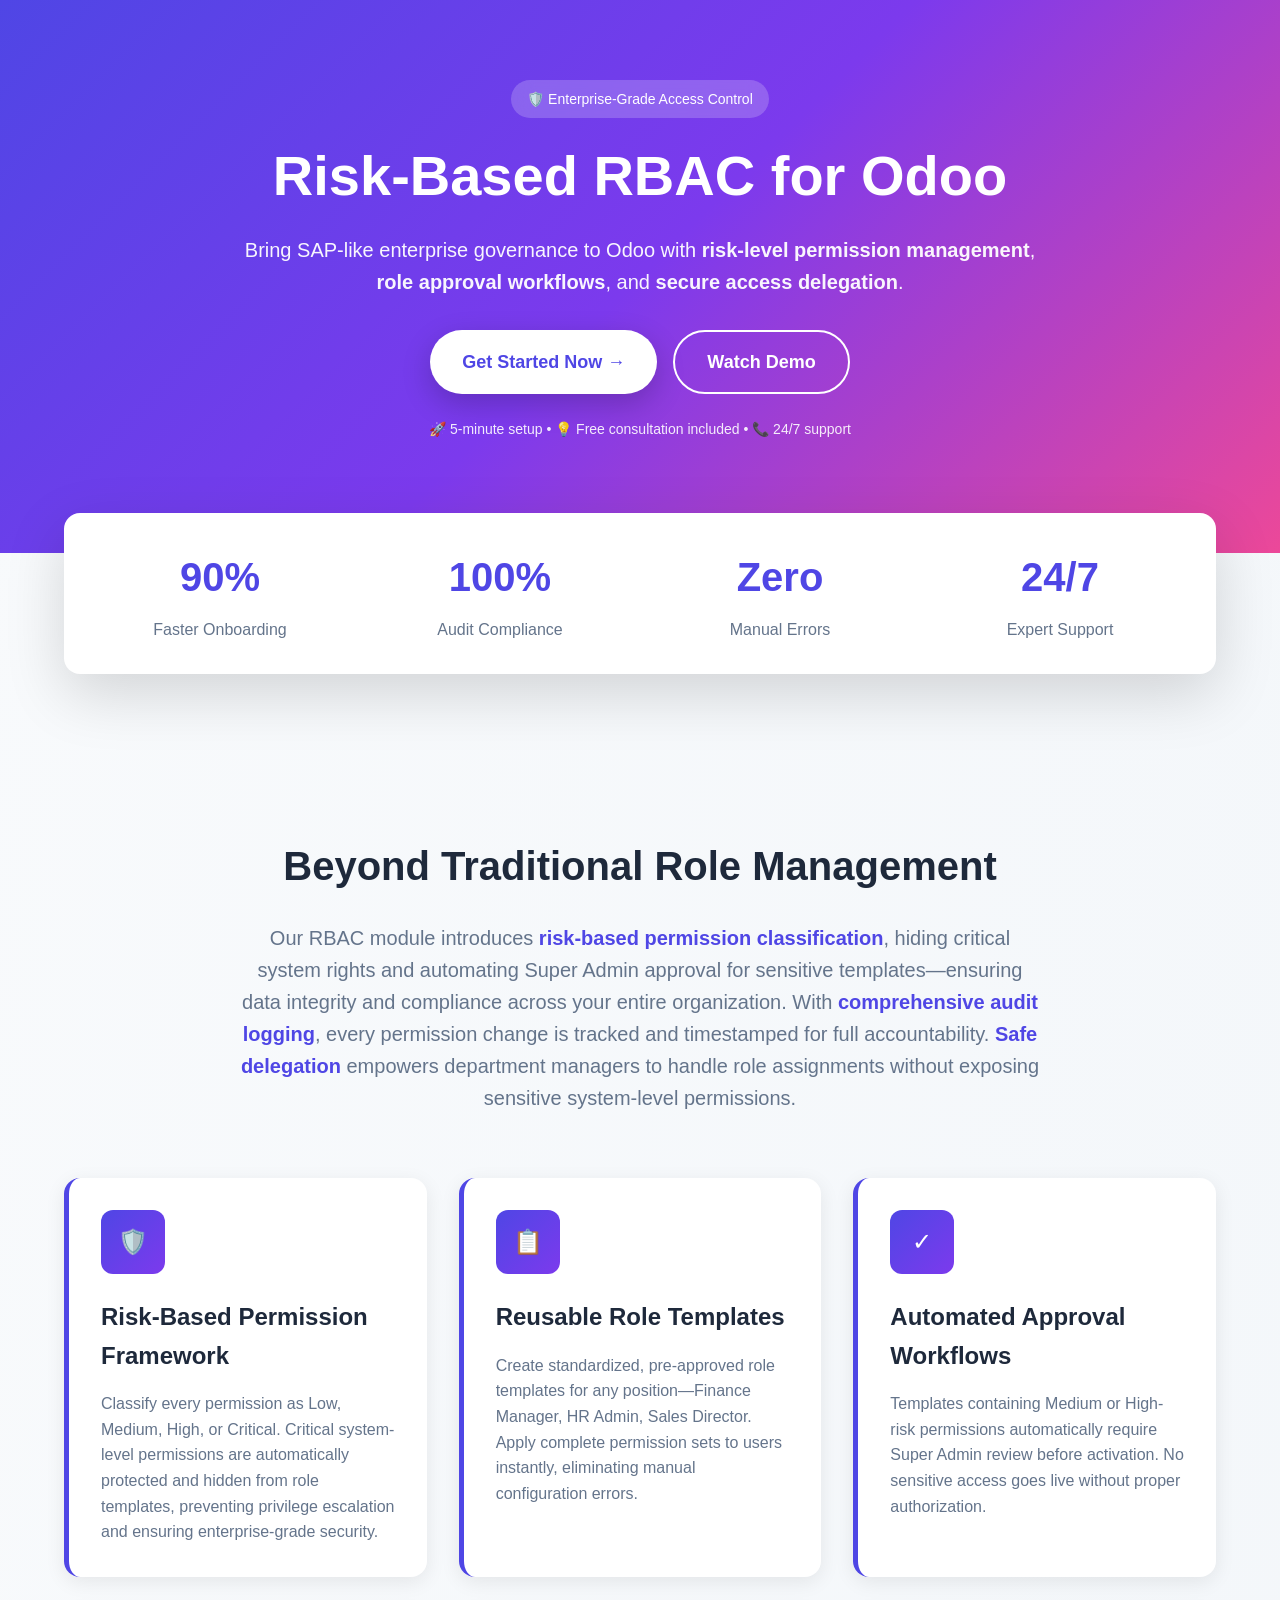
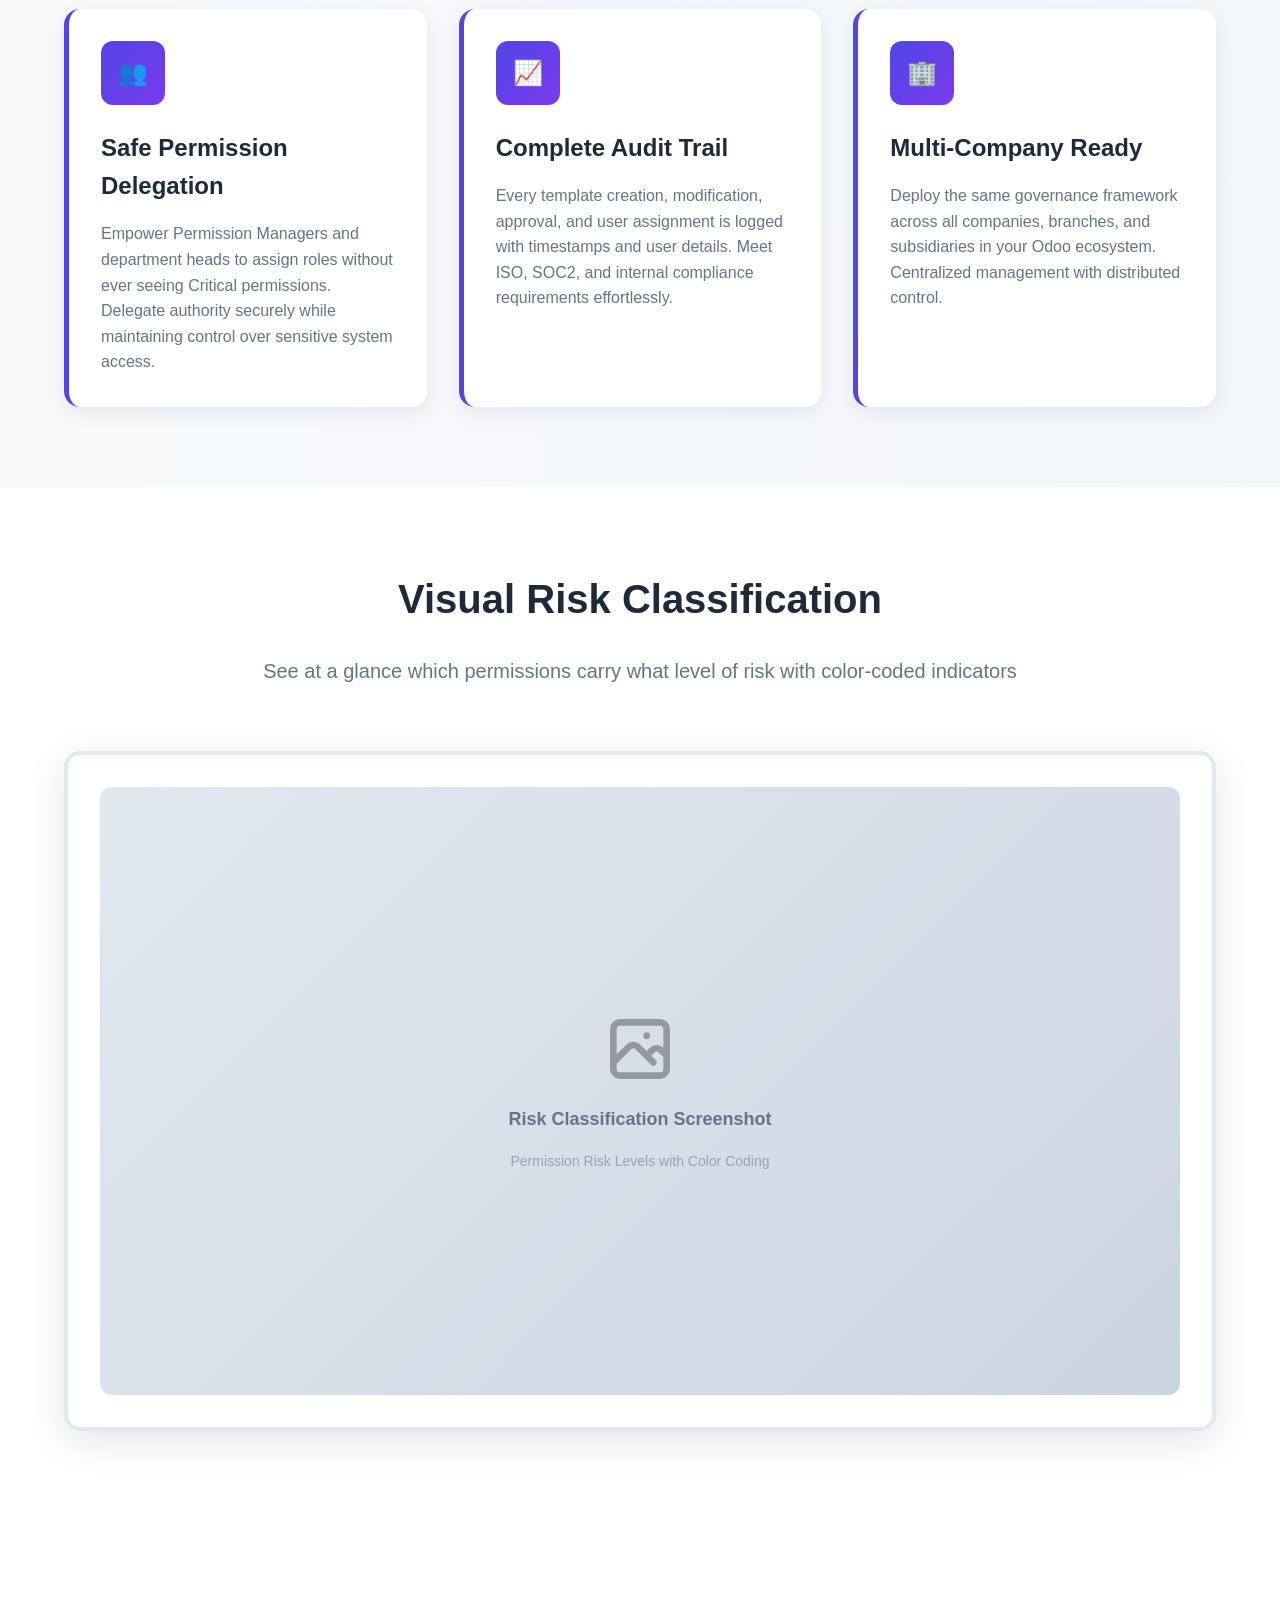
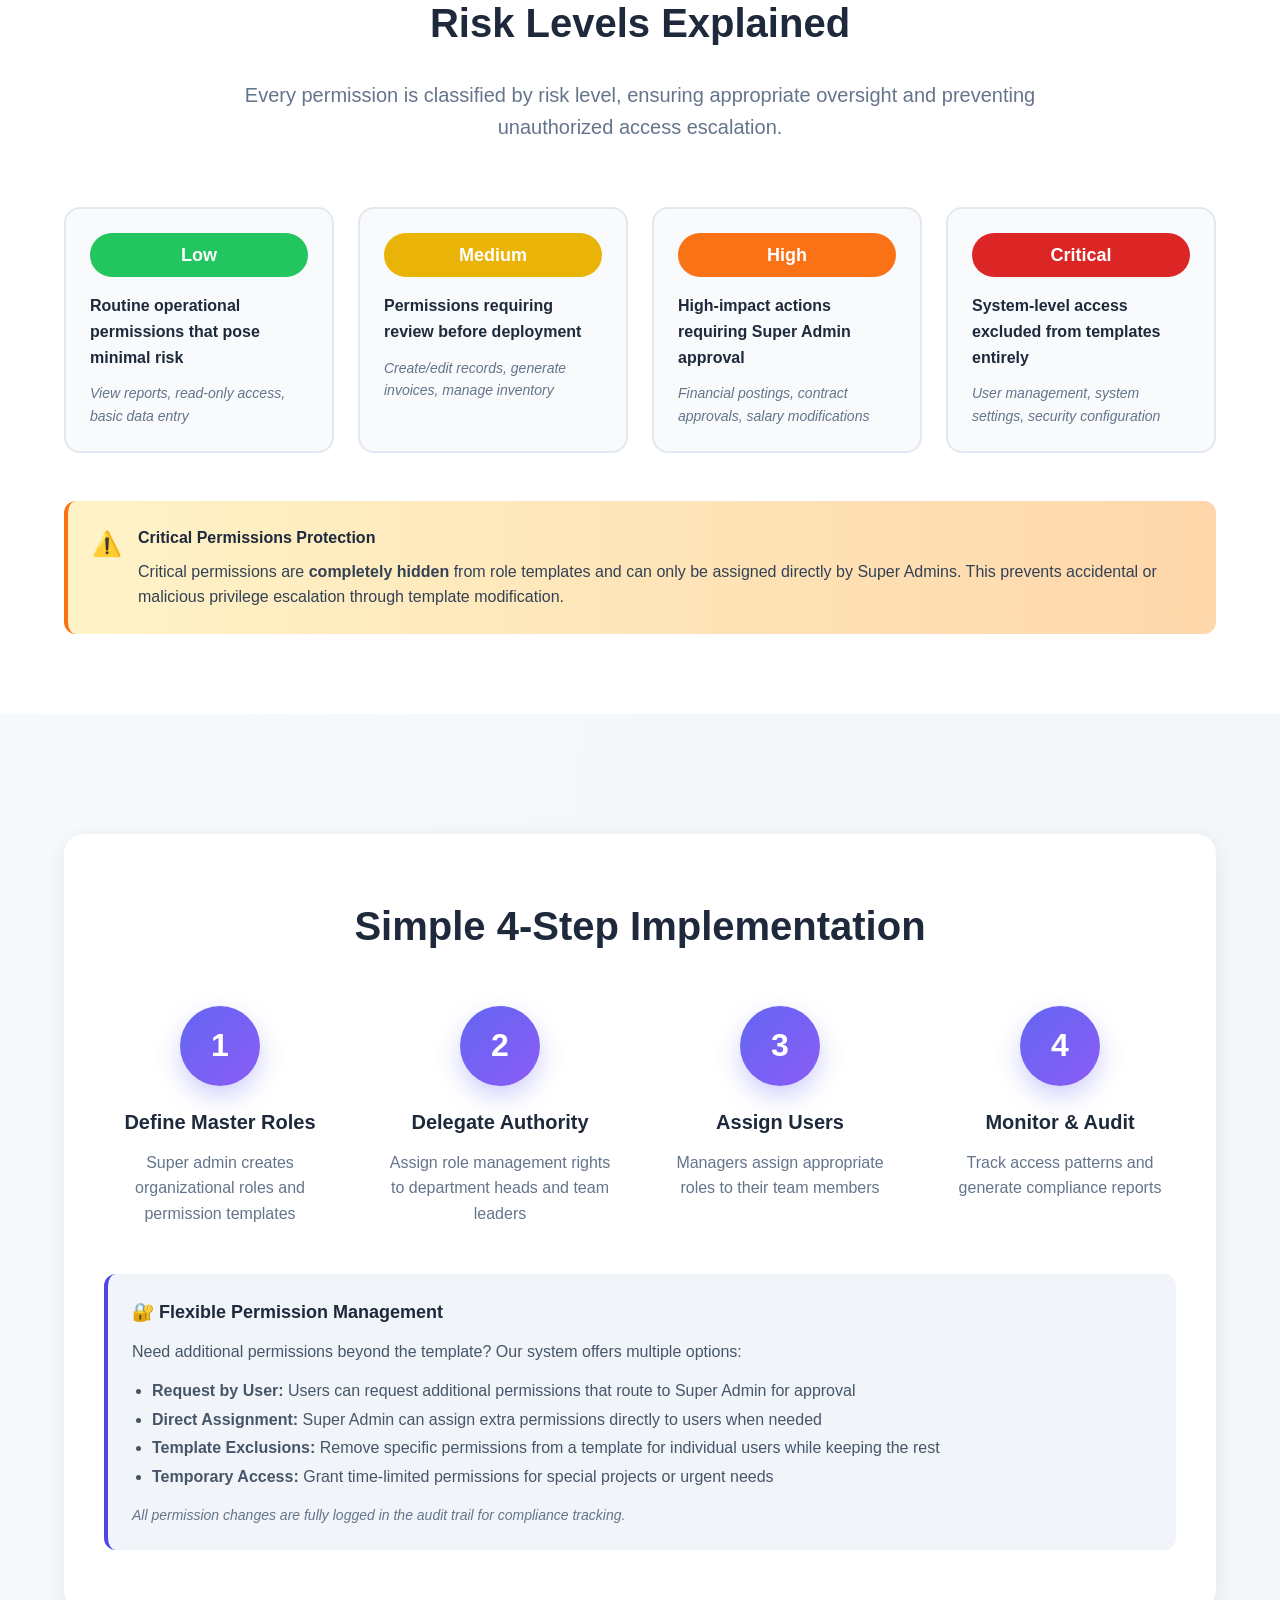
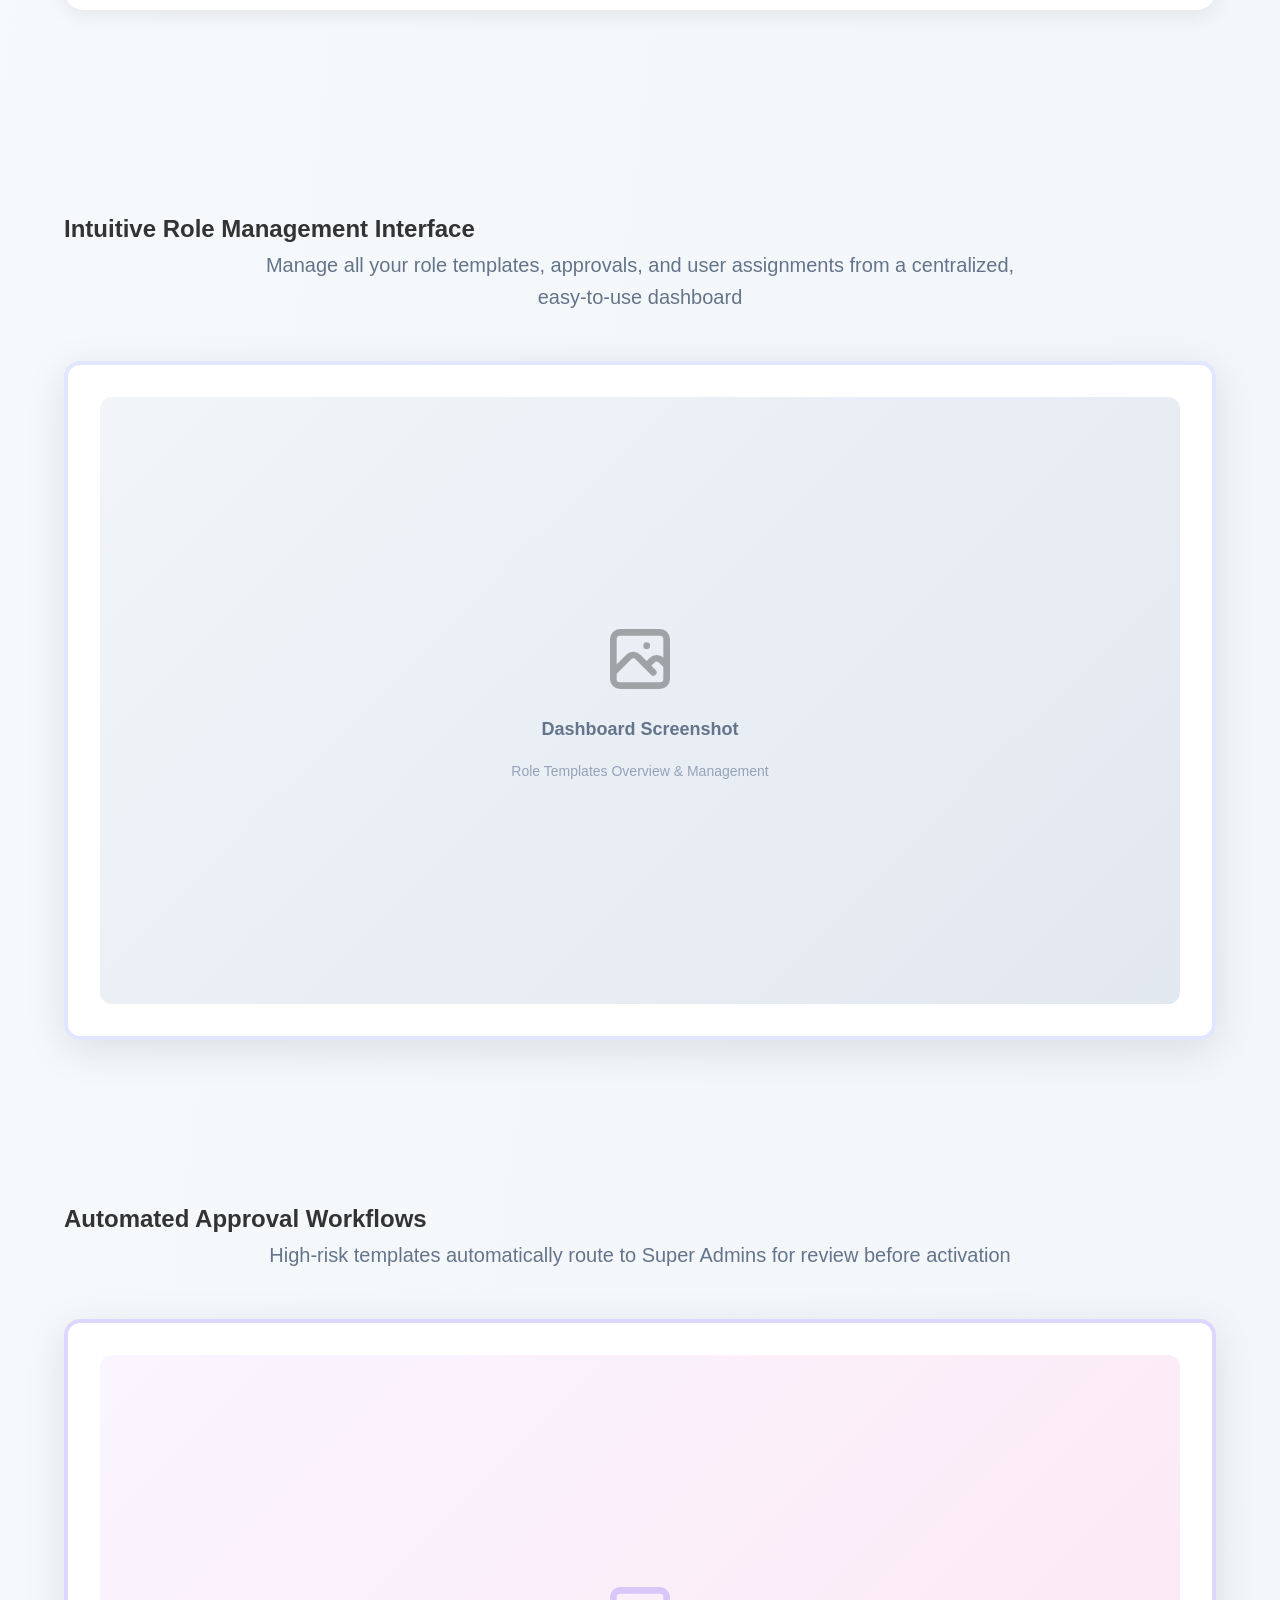
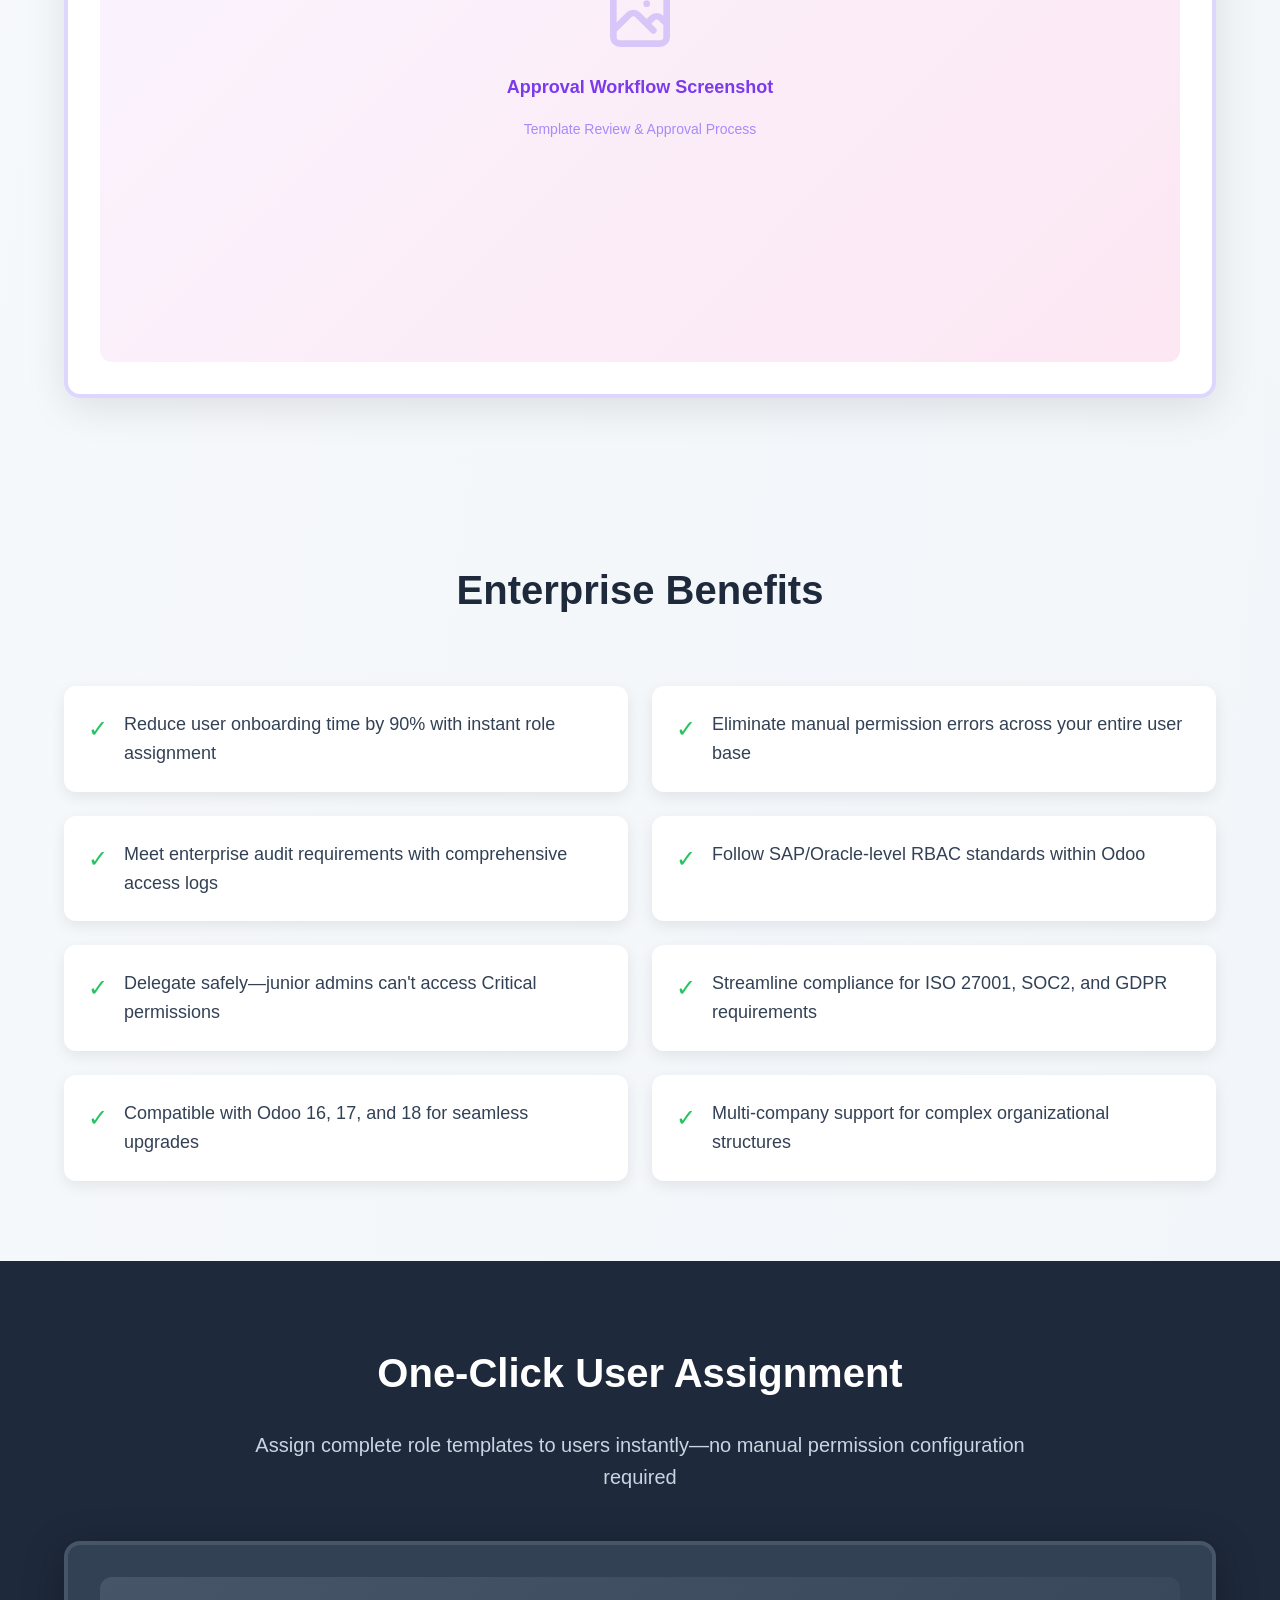
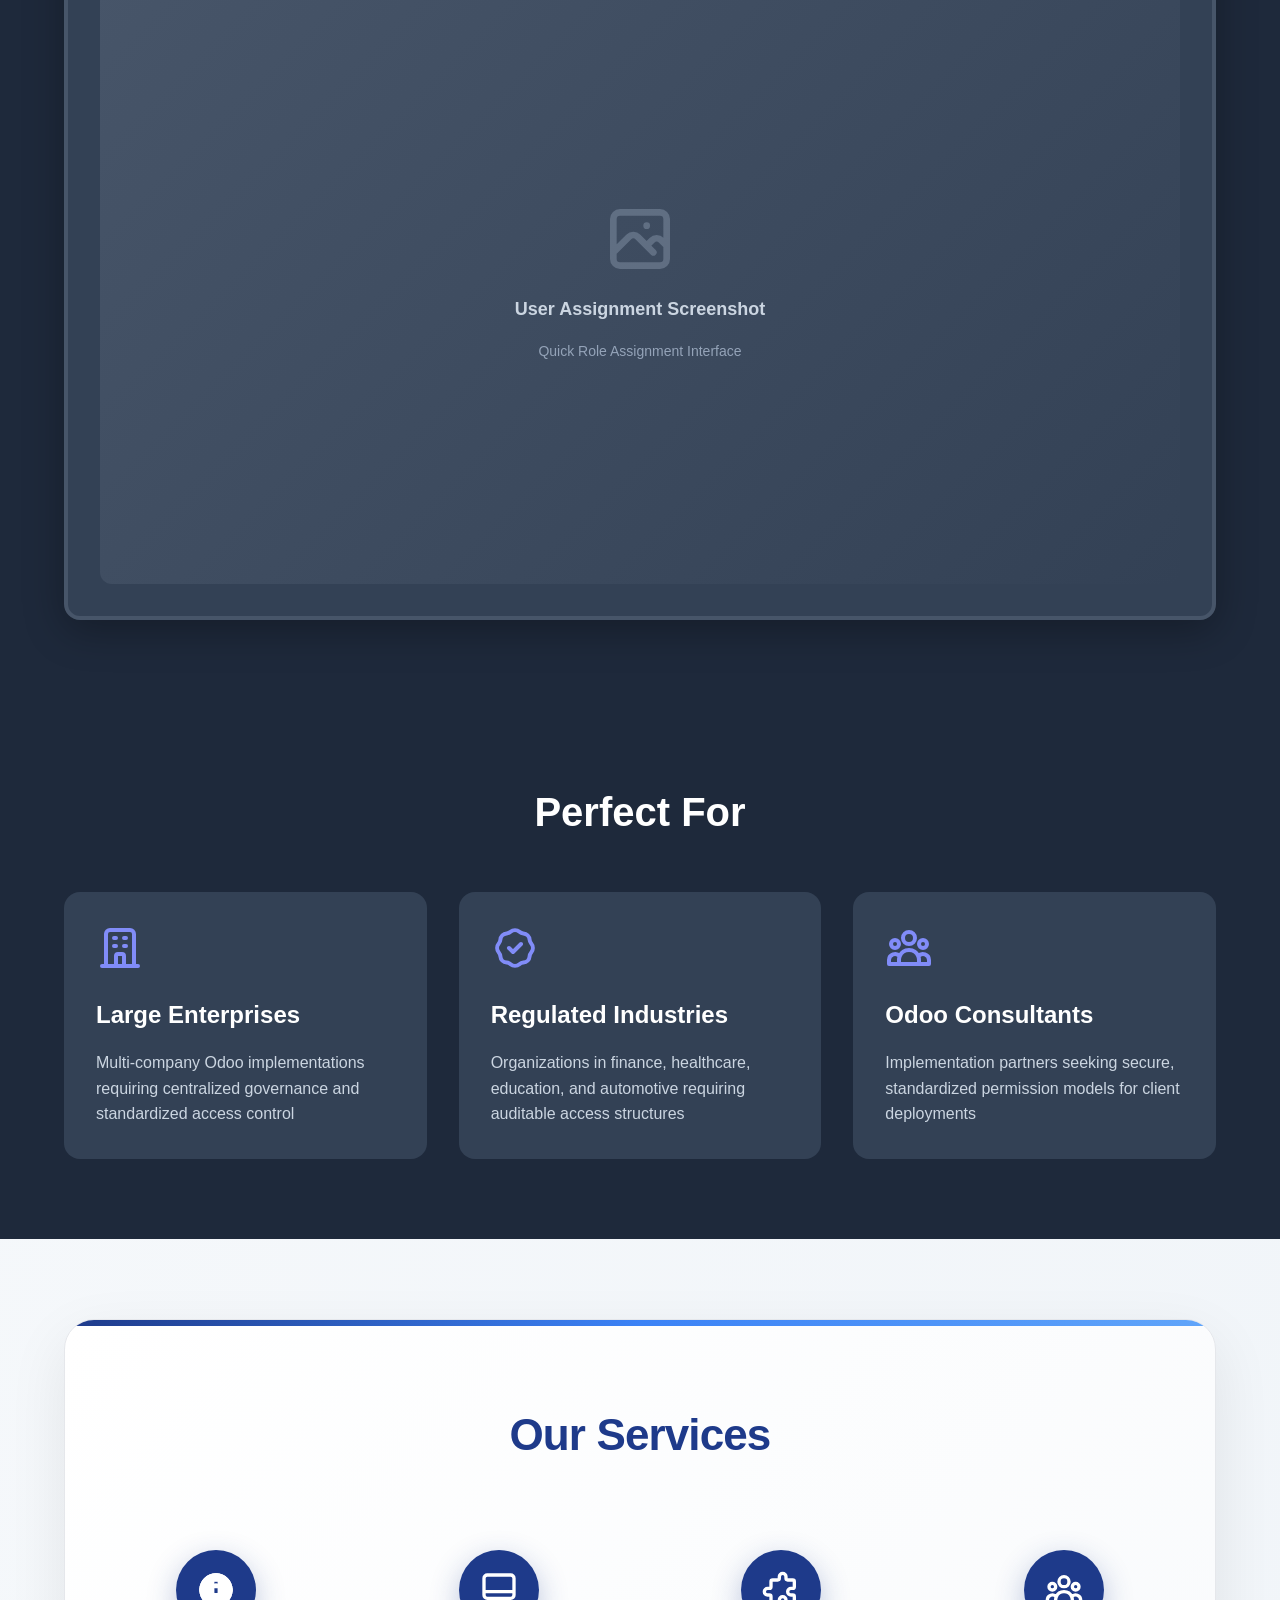
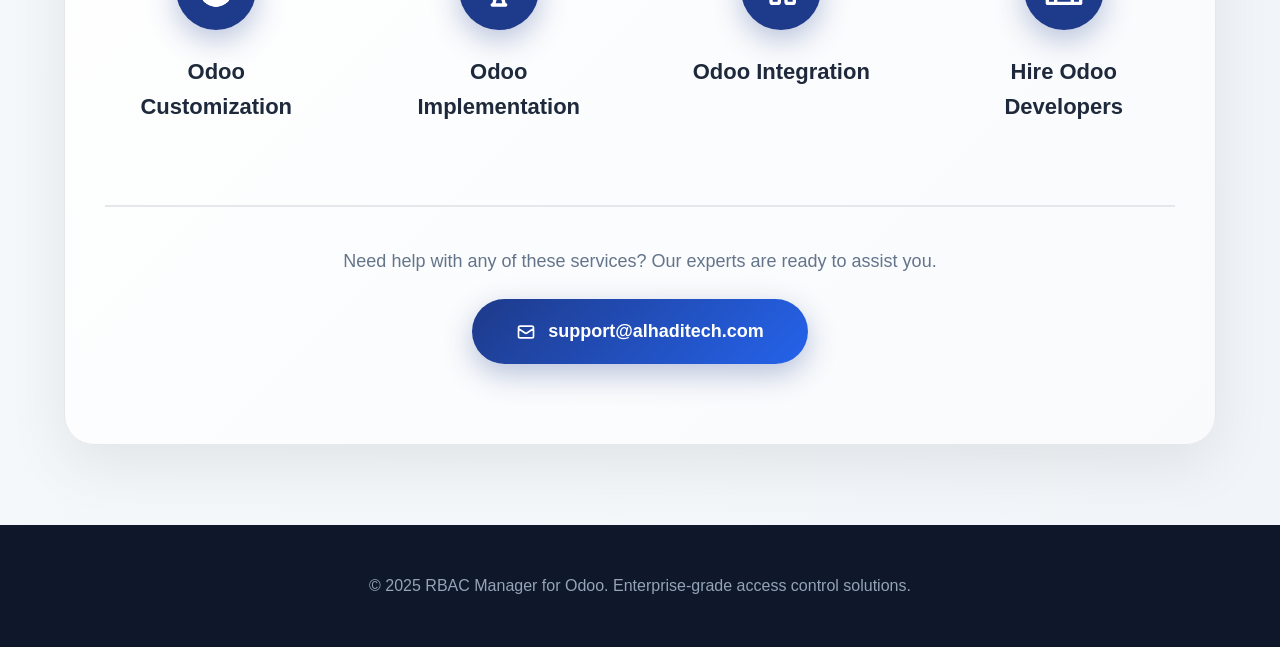
==== rbac_manager/static/index.html @ ff787477 "added latest descriptio of module" ====
<!DOCTYPE html>
<html lang="en">
<head>
    <meta charset="UTF-8">
    <meta name="viewport" content="width=device-width, initial-scale=1.0">
    <title>Advanced RBAC for Odoo | Enterprise Access Control</title>
    <meta name="description" content="Enterprise-grade Risk-Based RBAC module for Odoo. Create and approve role templates, classify permissions by risk level, delegate assignments securely, and ensure compliance.">
    <style>
        * {
            margin: 0;
            padding: 0;
            box-sizing: border-box;
        }
        
        body {
            font-family: -apple-system, BlinkMacSystemFont, 'Segoe UI', 'Roboto', 'Oxygen', 'Ubuntu', 'Cantarell', sans-serif;
            line-height: 1.6;
            color: #333;
            background: linear-gradient(to bottom right, #f8fafc, #f1f5f9);
        }
        
        .container {
            max-width: 1200px;
            margin: 0 auto;
            padding: 0 24px;
        }
        
        /* Hero Section */
        .hero {
            background: linear-gradient(135deg, #4f46e5 0%, #7c3aed 50%, #ec4899 100%);
            color: white;
            text-align: center;
            padding: 80px 24px;
        }
        
        .hero-badge {
            display: inline-flex;
            align-items: center;
            gap: 8px;
            background: rgba(255, 255, 255, 0.2);
            backdrop-filter: blur(10px);
            padding: 8px 16px;
            border-radius: 50px;
            font-size: 14px;
            font-weight: 500;
            margin-bottom: 24px;
        }
        
        .hero h1 {
            font-size: 3.5rem;
            font-weight: 700;
            margin-bottom: 24px;
            line-height: 1.2;
        }
        
        .hero p {
            font-size: 1.25rem;
            max-width: 800px;
            margin: 0 auto 32px;
            opacity: 0.95;
        }
        
        .hero-buttons {
            display: flex;
            gap: 16px;
            justify-content: center;
            flex-wrap: wrap;
            margin-bottom: 24px;
        }
        
        .btn-primary {
            background: white;
            color: #4f46e5;
            padding: 16px 32px;
            border-radius: 50px;
            font-weight: 600;
            font-size: 1.125rem;
            text-decoration: none;
            display: inline-flex;
            align-items: center;
            gap: 8px;
            transition: all 0.3s ease;
            box-shadow: 0 10px 30px rgba(0, 0, 0, 0.2);
        }
        
        .btn-primary:hover {
            background: #f1f5f9;
            transform: translateY(-2px);
        }
        
        .btn-secondary {
            background: transparent;
            color: white;
            padding: 16px 32px;
            border: 2px solid white;
            border-radius: 50px;
            font-weight: 600;
            font-size: 1.125rem;
            text-decoration: none;
            transition: all 0.3s ease;
        }
        
        .btn-secondary:hover {
            background: rgba(255, 255, 255, 0.1);
        }
        
        /* Stats Section */
        .stats {
            background: white;
            border-radius: 16px;
            box-shadow: 0 20px 60px rgba(0, 0, 0, 0.15);
            padding: 32px;
            margin: -40px auto 80px;
            max-width: 1200px;
            display: grid;
            grid-template-columns: repeat(auto-fit, minmax(200px, 1fr));
            gap: 32px;
        }
        
        .stat-item {
            text-align: center;
        }
        
        .stat-number {
            font-size: 2.5rem;
            font-weight: 700;
            color: #4f46e5;
            margin-bottom: 8px;
        }
        
        .stat-label {
            color: #64748b;
        }
        
        /* Sections */
        .screenshot-section {
            padding: 80px 0;
        }
        
        .section-white {
            background: white;
            padding: 80px 0;
        }
        
        .section-title {
            text-align: center;
            font-size: 2.5rem;
            font-weight: 700;
            color: #1e293b;
            margin-bottom: 24px;
        }
        
        .section-subtitle {
            text-align: center;
            font-size: 1.25rem;
            color: #64748b;
            max-width: 800px;
            margin: 0 auto 64px;
        }
        
        /* Screenshot Box */
        .screenshot-box {
            background: white;
            border-radius: 16px;
            box-shadow: 0 10px 40px rgba(0, 0, 0, 0.1);
            padding: 32px;
            border: 4px solid #e0e7ff;
        }
        
        .screenshot-placeholder {
            aspect-ratio: 16/9;
            background: linear-gradient(135deg, #f1f5f9 0%, #e2e8f0 100%);
            border-radius: 12px;
            display: flex;
            flex-direction: column;
            align-items: center;
            justify-content: center;
            gap: 16px;
        }
        
        .screenshot-icon {
            width: 80px;
            height: 80px;
            opacity: 0.4;
        }
        
        .screenshot-title {
            font-size: 1.125rem;
            font-weight: 600;
            color: #64748b;
        }
        
        .screenshot-subtitle {
            font-size: 0.875rem;
            color: #94a3b8;
        }
        
        /* Features Grid */
        .features-grid {
            display: grid;
            grid-template-columns: repeat(auto-fit, minmax(320px, 1fr));
            gap: 32px;
            margin-top: 64px;
        }
        
        .feature-card {
            background: white;
            padding: 32px;
            border-radius: 16px;
            box-shadow: 0 5px 20px rgba(0, 0, 0, 0.08);
            border-left: 5px solid #4f46e5;
            transition: all 0.3s ease;
        }
        
        .feature-card:hover {
            transform: translateY(-8px);
            box-shadow: 0 15px 40px rgba(0, 0, 0, 0.12);
        }
        
        .feature-icon {
            width: 64px;
            height: 64px;
            background: linear-gradient(135deg, #4f46e5, #7c3aed);
            border-radius: 12px;
            display: flex;
            align-items: center;
            justify-content: center;
            margin-bottom: 24px;
            color: white;
            font-size: 24px;
        }
        
        .feature-card h3 {
            font-size: 1.5rem;
            font-weight: 700;
            color: #1e293b;
            margin-bottom: 16px;
        }
        
        .feature-card p {
            color: #64748b;
            line-height: 1.6;
        }
        
        /* Risk Levels */
        .risk-grid {
            display: grid;
            grid-template-columns: repeat(auto-fit, minmax(250px, 1fr));
            gap: 24px;
            margin-top: 64px;
        }
        
        .risk-card {
            background: #f8fafc;
            border-radius: 16px;
            padding: 24px;
            border: 2px solid #e2e8f0;
            transition: all 0.3s ease;
        }
        
        .risk-card:hover {
            border-color: #4f46e5;
        }
        
        .risk-badge {
            padding: 8px 16px;
            border-radius: 50px;
            text-align: center;
            font-weight: 700;
            font-size: 1.125rem;
            margin-bottom: 16px;
            color: white;
        }
        
        .risk-low { background: #22c55e; }
        .risk-medium { background: #eab308; }
        .risk-high { background: #f97316; }
        .risk-critical { background: #dc2626; }
        
        .risk-description {
            color: #1e293b;
            font-weight: 600;
            margin-bottom: 12px;
        }
        
        .risk-examples {
            font-size: 0.875rem;
            color: #64748b;
            font-style: italic;
        }
        
        /* Warning Box */
        .warning-box {
            background: linear-gradient(to right, #fef3c7, #fed7aa);
            border-left: 4px solid #f97316;
            padding: 24px;
            border-radius: 12px;
            margin-top: 48px;
            display: flex;
            gap: 16px;
        }
        
        .warning-icon {
            color: #f97316;
            font-size: 24px;
            flex-shrink: 0;
        }
        
        .warning-box h4 {
            font-weight: 700;
            color: #1e293b;
            margin-bottom: 8px;
        }
        
        .warning-box p {
            color: #334155;
        }
        
        /* Benefits Grid */
        .benefits-grid {
            display: grid;
            grid-template-columns: repeat(auto-fit, minmax(400px, 1fr));
            gap: 24px;
            margin-top: 64px;
        }
        
        .benefit-item {
            display: flex;
            align-items: start;
            gap: 16px;
            background: white;
            padding: 24px;
            border-radius: 12px;
            box-shadow: 0 5px 15px rgba(0, 0, 0, 0.08);
            transition: all 0.3s ease;
        }
        
        .benefit-item:hover {
            box-shadow: 0 10px 30px rgba(0, 0, 0, 0.12);
        }
        
        .benefit-icon {
            color: #22c55e;
            font-size: 24px;
            flex-shrink: 0;
        }
        
        .benefit-text {
            color: #334155;
            font-size: 1.125rem;
        }
        
        /* Role Templates Section */
        .roles-section {
            background: linear-gradient(135deg, #7c3aed 0%, #ec4899 50%, #dc2626 100%);
            color: white;
            padding: 80px 0;
            text-align: center;
        }
        
        .roles-grid {
            display: grid;
            grid-template-columns: repeat(auto-fit, minmax(220px, 1fr));
            gap: 16px;
            margin-top: 48px;
        }
        
        .role-badge {
            background: rgba(255, 255, 255, 0.2);
            padding: 16px 20px;
            border-radius: 25px;
            backdrop-filter: blur(10px);
            border: 1px solid rgba(255, 255, 255, 0.3);
            transition: all 0.3s ease;
        }
        
        .role-badge:hover {
            background: rgba(255, 255, 255, 0.3);
        }
        
        /* Workflow Section */
        .workflow-section {
            background: white;
            padding: 60px 40px;
            border-radius: 20px;
            box-shadow: 0 5px 20px rgba(0, 0, 0, 0.08);
            margin: 40px 0;
        }
        
        .workflow-grid {
            display: grid;
            grid-template-columns: repeat(4, 1fr);
            gap: 48px;
            margin-top: 48px;
            align-items: start;
        }
        
        .workflow-step {
            text-align: center;
        }
        
        .step-number {
            width: 80px;
            height: 80px;
            background: linear-gradient(135deg, #6366f1, #8b5cf6);
            color: white;
            border-radius: 50%;
            display: flex;
            align-items: center;
            justify-content: center;
            font-size: 2rem;
            font-weight: 700;
            margin: 0 auto 20px;
            box-shadow: 0 10px 25px rgba(99, 102, 241, 0.3);
        }
        
        .workflow-step h3 {
            font-size: 1.25rem;
            font-weight: 700;
            color: #1e293b;
            margin-bottom: 12px;
        }
        
        .workflow-step p {
            color: #64748b;
            line-height: 1.6;
        }
        
        /* Who Needs It Section */
        .dark-section {
            background: #1e293b;
            color: white;
            padding: 80px 0;
        }
        
        .dark-section h2 {
            color: white;
        }
        
        .target-grid {
            display: grid;
            grid-template-columns: repeat(auto-fit, minmax(300px, 1fr));
            gap: 32px;
            margin-top: 48px;
        }
        
        .target-card {
            background: #334155;
            padding: 32px;
            border-radius: 16px;
        }
        
        .target-icon {
            width: 48px;
            height: 48px;
            color: #818cf8;
            margin-bottom: 16px;
        }
        
        .target-card h3 {
            font-size: 1.5rem;
            font-weight: 700;
            margin-bottom: 16px;
        }
        
        .target-card p {
            color: #cbd5e1;
        }
        
        /* CTA Section */
        .cta-section {
            padding: 80px 0;
        }
        
        .cta-box {
            background: linear-gradient(135deg, #4f46e5 0%, #7c3aed 100%);
            border-radius: 24px;
            padding: 64px 48px;
            text-align: center;
            color: white;
            box-shadow: 0 20px 60px rgba(79, 70, 229, 0.3);
        }
        
        .cta-box h2 {
            font-size: 2.5rem;
            font-weight: 700;
            margin-bottom: 24px;
        }
        
        .cta-box p {
            font-size: 1.25rem;
            opacity: 0.95;
            max-width: 700px;
            margin: 0 auto 32px;
        }
        
        .cta-note {
            font-size: 0.875rem;
            opacity: 0.9;
            margin-top: 24px;
        }
        
        /* Services Section */
        .services-section {
            background: linear-gradient(135deg, #ffffff 0%, #f8fafc 100%);
            padding: 80px 40px;
            border-radius: 30px;
            box-shadow: 0 20px 60px rgba(0, 0, 0, 0.08);
            text-align: center;
            margin: 80px 0;
            border: 1px solid #e5e7eb;
            position: relative;
            overflow: hidden;
        }
        
        .services-section::before {
            content: '';
            position: absolute;
            top: 0;
            left: 0;
            right: 0;
            height: 6px;
            background: linear-gradient(90deg, #1e3a8a 0%, #3b82f6 50%, #60a5fa 100%);
        }
        
        .services-section h2 {
            color: #1e3a8a;
            font-size: 2.75rem;
            font-weight: 800;
            margin-bottom: 60px;
            letter-spacing: -0.02em;
        }
        
        .services-grid {
            display: grid;
            grid-template-columns: repeat(4, 1fr);
            gap: 60px;
            max-width: 1200px;
            margin: 0 auto;
        }
        
        .service-item {
            text-align: center;
            padding: 20px;
            transition: transform 0.3s ease;
        }
        
        .service-item:hover {
            transform: translateY(-10px);
        }
        
        .service-icon {
            width: 80px;
            height: 80px;
            margin: 0 auto 24px;
            background: #1e3a8a;
            border-radius: 50%;
            display: flex;
            align-items: center;
            justify-content: center;
            box-shadow: 0 10px 30px rgba(30, 58, 138, 0.3);
            transition: all 0.3s ease;
        }
        
        .service-item:hover .service-icon {
            background: #2563eb;
            box-shadow: 0 15px 40px rgba(37, 99, 235, 0.4);
        }
        
        .service-icon svg {
            width: 40px;
            height: 40px;
            color: white;
        }
        
        .service-item h3 {
            color: #1e293b;
            font-size: 1.375rem;
            font-weight: 700;
            margin-top: 16px;
        }
        
        .contact-cta {
            margin-top: 60px;
            padding-top: 40px;
            border-top: 2px solid #e5e7eb;
        }
        
        .contact-cta p {
            color: #64748b;
            font-size: 1.125rem;
            margin-bottom: 24px;
        }
        
        .contact-btn {
            display: inline-flex;
            align-items: center;
            justify-content: center;
            gap: 12px;
            padding: 18px 44px;
            background: linear-gradient(135deg, #1e3a8a 0%, #2563eb 100%);
            color: white;
            border-radius: 60px;
            box-shadow: 0 10px 30px rgba(30, 58, 138, 0.3);
            text-decoration: none;
            font-size: 1.125rem;
            font-weight: 600;
            transition: all 0.3s ease;
            border: none;
            cursor: pointer;
        }
        
        .contact-btn:hover {
            transform: translateY(-3px);
            box-shadow: 0 15px 40px rgba(37, 99, 235, 0.4);
            background: linear-gradient(135deg, #2563eb 0%, #3b82f6 100%);
        }
        
        .contact-btn svg {
            width: 20px;
            height: 20px;
        }
        
        /* Footer */
        .footer {
            background: #0f172a;
            color: white;
            text-align: center;
            padding: 48px 24px;
        }
        
        .footer p {
            color: #94a3b8;
        }
        
        /* Responsive */
        @media (max-width: 1200px) {
            .services-grid {
                grid-template-columns: repeat(2, 1fr);
                gap: 40px;
            }
        }
        
        @media (max-width: 968px) {
            .workflow-grid {
                grid-template-columns: repeat(2, 1fr);
                gap: 32px;
            }
        }
        
        @media (max-width: 768px) {
            .hero h1 {
                font-size: 2rem;
            }
            
            .hero p {
                font-size: 1rem;
            }
            
            .hero-buttons {
                flex-direction: column;
            }
            
            .section-title {
                font-size: 1.875rem;
            }
            
            .features-grid,
            .risk-grid,
            .benefits-grid,
            .target-grid,
            .workflow-grid,
            .services-grid {
                grid-template-columns: 1fr;
            }
            
            .stats {
                grid-template-columns: repeat(2, 1fr);
            }
            
            .services-section h2 {
                font-size: 2rem;
            }
        }
    </style>
</head>
<body>
    <!-- Hero Section -->
    <div class="hero">
        <div class="container">
            <div class="hero-badge">
                🛡️ Enterprise-Grade Access Control
            </div>
            <h1>Risk-Based RBAC for Odoo</h1>
            <p>Bring SAP-like enterprise governance to Odoo with <strong>risk-level permission management</strong>, <strong>role approval workflows</strong>, and <strong>secure access delegation</strong>.</p>
            <div class="hero-buttons">
                <a href="#" class="btn-primary">Get Started Now →</a>
                <a href="#" class="btn-secondary">Watch Demo</a>
            </div>
            <p style="font-size: 0.875rem; opacity: 0.9; margin-top: 24px;">🚀 5-minute setup • 💡 Free consultation included • 📞 24/7 support</p>
        </div>
    </div>
    
    <!-- Stats Section -->
    <div class="container">
        <div class="stats">
            <div class="stat-item">
                <div class="stat-number">90%</div>
                <div class="stat-label">Faster Onboarding</div>
            </div>
            <div class="stat-item">
                <div class="stat-number">100%</div>
                <div class="stat-label">Audit Compliance</div>
            </div>
            <div class="stat-item">
                <div class="stat-number">Zero</div>
                <div class="stat-label">Manual Errors</div>
            </div>
            <div class="stat-item">
                <div class="stat-number">24/7</div>
                <div class="stat-label">Expert Support</div>
            </div>
        </div>
    </div>
    
    <!-- Beyond Traditional Role Management -->
    <div class="screenshot-section">
        <div class="container">
            <h2 class="section-title">Beyond Traditional Role Management</h2>
            <p class="section-subtitle">Our RBAC module introduces <strong style="color: #4f46e5;">risk-based permission classification</strong>, hiding critical system rights and automating Super Admin approval for sensitive templates—ensuring data integrity and compliance across your entire organization. With <strong style="color: #4f46e5;">comprehensive audit logging</strong>, every permission change is tracked and timestamped for full accountability. <strong style="color: #4f46e5;">Safe delegation</strong> empowers department managers to handle role assignments without exposing sensitive system-level permissions.</p>
            
            <div class="features-grid">
                <div class="feature-card">
                    <div class="feature-icon">🛡️</div>
                    <h3>Risk-Based Permission Framework</h3>
                    <p>Classify every permission as Low, Medium, High, or Critical. Critical system-level permissions are automatically protected and hidden from role templates, preventing privilege escalation and ensuring enterprise-grade security.</p>
                </div>
                
                <div class="feature-card">
                    <div class="feature-icon">📋</div>
                    <h3>Reusable Role Templates</h3>
                    <p>Create standardized, pre-approved role templates for any position—Finance Manager, HR Admin, Sales Director. Apply complete permission sets to users instantly, eliminating manual configuration errors.</p>
                </div>
                
                <div class="feature-card">
                    <div class="feature-icon">✓</div>
                    <h3>Automated Approval Workflows</h3>
                    <p>Templates containing Medium or High-risk permissions automatically require Super Admin review before activation. No sensitive access goes live without proper authorization.</p>
                </div>
                
                <div class="feature-card">
                    <div class="feature-icon">👥</div>
                    <h3>Safe Permission Delegation</h3>
                    <p>Empower Permission Managers and department heads to assign roles without ever seeing Critical permissions. Delegate authority securely while maintaining control over sensitive system access.</p>
                </div>
                
                <div class="feature-card">
                    <div class="feature-icon">📈</div>
                    <h3>Complete Audit Trail</h3>
                    <p>Every template creation, modification, approval, and user assignment is logged with timestamps and user details. Meet ISO, SOC2, and internal compliance requirements effortlessly.</p>
                </div>
                
                <div class="feature-card">
                    <div class="feature-icon">🏢</div>
                    <h3>Multi-Company Ready</h3>
                    <p>Deploy the same governance framework across all companies, branches, and subsidiaries in your Odoo ecosystem. Centralized management with distributed control.</p>
                </div>
            </div>
        </div>
    </div>
    
    <!-- Screenshot Section 2 - Risk Classification -->
    <div class="section-white">
        <div class="container">
            <h2 class="section-title">Visual Risk Classification</h2>
            <p class="section-subtitle">See at a glance which permissions carry what level of risk with color-coded indicators</p>
            <div class="screenshot-box" style="border-color: #e2e8f0;">
                <div class="screenshot-placeholder" style="background: linear-gradient(135deg, #e2e8f0 0%, #cbd5e1 100%);">
                    <svg class="screenshot-icon" fill="none" stroke="currentColor" viewBox="0 0 24 24">
                        <path stroke-linecap="round" stroke-linejoin="round" stroke-width="2" d="M4 16l4.586-4.586a2 2 0 012.828 0L16 16m-2-2l1.586-1.586a2 2 0 012.828 0L20 14m-6-6h.01M6 20h12a2 2 0 002-2V6a2 2 0 00-2-2H6a2 2 0 00-2 2v12a2 2 0 002 2z"></path>
                    </svg>
                    <p class="screenshot-title">Risk Classification Screenshot</p>
                    <p class="screenshot-subtitle">Permission Risk Levels with Color Coding</p>
                </div>
            </div>
        </div>
    </div>
    
    <!-- Risk Levels Explained -->
    <div class="section-white">
        <div class="container">
            <h2 class="section-title">Risk Levels Explained</h2>
            <p class="section-subtitle">Every permission is classified by risk level, ensuring appropriate oversight and preventing unauthorized access escalation.</p>
            
            <div class="risk-grid">
                <div class="risk-card">
                    <div class="risk-badge risk-low">Low</div>
                    <p class="risk-description">Routine operational permissions that pose minimal risk</p>
                    <p class="risk-examples">View reports, read-only access, basic data entry</p>
                </div>
                
                <div class="risk-card">
                    <div class="risk-badge risk-medium">Medium</div>
                    <p class="risk-description">Permissions requiring review before deployment</p>
                    <p class="risk-examples">Create/edit records, generate invoices, manage inventory</p>
                </div>
                
                <div class="risk-card">
                    <div class="risk-badge risk-high">High</div>
                    <p class="risk-description">High-impact actions requiring Super Admin approval</p>
                    <p class="risk-examples">Financial postings, contract approvals, salary modifications</p>
                </div>
                
                <div class="risk-card">
                    <div class="risk-badge risk-critical">Critical</div>
                    <p class="risk-description">System-level access excluded from templates entirely</p>
                    <p class="risk-examples">User management, system settings, security configuration</p>
                </div>
            </div>
            
            <div class="warning-box">
                <div class="warning-icon">⚠️</div>
                <div>
                    <h4>Critical Permissions Protection</h4>
                    <p>Critical permissions are <strong>completely hidden</strong> from role templates and can only be assigned directly by Super Admins. This prevents accidental or malicious privilege escalation through template modification.</p>
                </div>
            </div>
        </div>
    </div>
    
    <!-- Workflow Section -->
    <div class="screenshot-section">
        <div class="container">
            <div class="workflow-section">
                <h2 style="text-align: center; font-size: 2.5rem; font-weight: 700; color: #1e293b; margin-bottom: 0;">Simple 4-Step Implementation</h2>
                
                <div class="workflow-grid">
                    <div class="workflow-step">
                        <div class="step-number">1</div>
                        <h3>Define Master Roles</h3>
                        <p>Super admin creates organizational roles and permission templates</p>
                    </div>
                    
                    <div class="workflow-step">
                        <div class="step-number">2</div>
                        <h3>Delegate Authority</h3>
                        <p>Assign role management rights to department heads and team leaders</p>
                    </div>
                    
                    <div class="workflow-step">
                        <div class="step-number">3</div>
                        <h3>Assign Users</h3>
                        <p>Managers assign appropriate roles to their team members</p>
                    </div>
                    
                    <div class="workflow-step">
                        <div class="step-number">4</div>
                        <h3>Monitor & Audit</h3>
                        <p>Track access patterns and generate compliance reports</p>
                    </div>
                </div>
                
                <div style="margin-top: 48px; background: #f1f5f9; padding: 24px; border-radius: 12px; border-left: 4px solid #4f46e5;">
                    <h4 style="color: #1e293b; font-weight: 700; margin-bottom: 12px; font-size: 1.125rem;">🔐 Flexible Permission Management</h4>
                    <p style="color: #475569; line-height: 1.6; margin-bottom: 12px;">Need additional permissions beyond the template? Our system offers multiple options:</p>
                    <ul style="color: #475569; line-height: 1.8; margin-left: 20px;">
                        <li><strong>Request by User:</strong> Users can request additional permissions that route to Super Admin for approval</li>
                        <li><strong>Direct Assignment:</strong> Super Admin can assign extra permissions directly to users when needed</li>
                        <li><strong>Template Exclusions:</strong> Remove specific permissions from a template for individual users while keeping the rest</li>
                        <li><strong>Temporary Access:</strong> Grant time-limited permissions for special projects or urgent needs</li>
                    </ul>
                    <p style="color: #64748b; font-size: 0.875rem; margin-top: 12px; font-style: italic;">All permission changes are fully logged in the audit trail for compliance tracking.</p>
                </div>
            </div>
        </div>
    </div>
    
    <!-- Screenshot Section 1 - Dashboard -->
    <div class="screenshot-section">
        <div class="container">
            <h2>Intuitive Role Management Interface</h2>
            <p style="text-align: center; font-size: 1.25rem; color: #64748b; max-width: 800px; margin: 0 auto 48px;">Manage all your role templates, approvals, and user assignments from a centralized, easy-to-use dashboard</p>
            <div class="screenshot-box">
                <div class="screenshot-placeholder">
                    <svg class="screenshot-icon" fill="none" stroke="currentColor" viewBox="0 0 24 24">
                        <path stroke-linecap="round" stroke-linejoin="round" stroke-width="2" d="M4 16l4.586-4.586a2 2 0 012.828 0L16 16m-2-2l1.586-1.586a2 2 0 012.828 0L20 14m-6-6h.01M6 20h12a2 2 0 002-2V6a2 2 0 00-2-2H6a2 2 0 00-2 2v12a2 2 0 002 2z"></path>
                    </svg>
                    <p class="screenshot-title">Dashboard Screenshot</p>
                    <p class="screenshot-subtitle">Role Templates Overview & Management</p>
                </div>
            </div>
        </div>
    </div>
    
    <!-- Screenshot Section 3 - Approval Workflow -->
    <div class="screenshot-section">
        <div class="container">
            <h2>Automated Approval Workflows</h2>
            <p style="text-align: center; font-size: 1.25rem; color: #64748b; max-width: 800px; margin: 0 auto 48px;">High-risk templates automatically route to Super Admins for review before activation</p>
            <div class="screenshot-box" style="border-color: #ddd6fe;">
                <div class="screenshot-placeholder" style="background: linear-gradient(135deg, #faf5ff 0%, #fce7f3 100%);">
                    <svg class="screenshot-icon" fill="none" stroke="#a78bfa" viewBox="0 0 24 24">
                        <path stroke-linecap="round" stroke-linejoin="round" stroke-width="2" d="M4 16l4.586-4.586a2 2 0 012.828 0L16 16m-2-2l1.586-1.586a2 2 0 012.828 0L20 14m-6-6h.01M6 20h12a2 2 0 002-2V6a2 2 0 00-2-2H6a2 2 0 00-2 2v12a2 2 0 002 2z"></path>
                    </svg>
                    <p class="screenshot-title" style="color: #7c3aed;">Approval Workflow Screenshot</p>
                    <p class="screenshot-subtitle" style="color: #a78bfa;">Template Review & Approval Process</p>
                </div>
            </div>
        </div>
    </div>
    
    <!-- Benefits Section -->
    <div class="screenshot-section">
        <div class="container">
            <h2 class="section-title">Enterprise Benefits</h2>
            
            <div class="benefits-grid">
                <div class="benefit-item">
                    <div class="benefit-icon">✓</div>
                    <p class="benefit-text">Reduce user onboarding time by 90% with instant role assignment</p>
                </div>
                
                <div class="benefit-item">
                    <div class="benefit-icon">✓</div>
                    <p class="benefit-text">Eliminate manual permission errors across your entire user base</p>
                </div>
                
                <div class="benefit-item">
                    <div class="benefit-icon">✓</div>
                    <p class="benefit-text">Meet enterprise audit requirements with comprehensive access logs</p>
                </div>
                
                <div class="benefit-item">
                    <div class="benefit-icon">✓</div>
                    <p class="benefit-text">Follow SAP/Oracle-level RBAC standards within Odoo</p>
                </div>
                
                <div class="benefit-item">
                    <div class="benefit-icon">✓</div>
                    <p class="benefit-text">Delegate safely—junior admins can't access Critical permissions</p>
                </div>
                
                <div class="benefit-item">
                    <div class="benefit-icon">✓</div>
                    <p class="benefit-text">Streamline compliance for ISO 27001, SOC2, and GDPR requirements</p>
                </div>
                
                <div class="benefit-item">
                    <div class="benefit-icon">✓</div>
                    <p class="benefit-text">Compatible with Odoo 16, 17, and 18 for seamless upgrades</p>
                </div>
                
                <div class="benefit-item">
                    <div class="benefit-icon">✓</div>
                    <p class="benefit-text">Multi-company support for complex organizational structures</p>
                </div>
            </div>
        </div>
    </div>
    
    <!-- Screenshot Section 4 - User Assignment -->
    <div style="background: #1e293b; padding: 80px 0;">
        <div class="container">
            <h2 style="text-align: center; margin-bottom: 24px; color: white; font-size: 2.5rem; font-weight: 700;">One-Click User Assignment</h2>
            <p style="text-align: center; font-size: 1.25rem; color: #cbd5e1; max-width: 800px; margin: 0 auto 48px;">Assign complete role templates to users instantly—no manual permission configuration required</p>
            <div style="background: #334155; border-radius: 16px; box-shadow: 0 10px 40px rgba(0, 0, 0, 0.3); padding: 32px; border: 4px solid #475569;">
                <div style="aspect-ratio: 16/9; background: linear-gradient(135deg, #475569 0%, #334155 100%); border-radius: 12px; display: flex; flex-direction: column; align-items: center; justify-content: center; gap: 16px;">
                    <svg style="width: 80px; height: 80px; opacity: 0.4; color: #94a3b8;" fill="none" stroke="currentColor" viewBox="0 0 24 24">
                        <path stroke-linecap="round" stroke-linejoin="round" stroke-width="2" d="M4 16l4.586-4.586a2 2 0 012.828 0L16 16m-2-2l1.586-1.586a2 2 0 012.828 0L20 14m-6-6h.01M6 20h12a2 2 0 002-2V6a2 2 0 00-2-2H6a2 2 0 00-2 2v12a2 2 0 002 2z"></path>
                    </svg>
                    <p style="font-size: 1.125rem; font-weight: 600; color: #cbd5e1;">User Assignment Screenshot</p>
                    <p style="font-size: 0.875rem; color: #94a3b8;">Quick Role Assignment Interface</p>
                </div>
            </div>
        </div>
    </div>
    
    <!-- Who Needs It Section -->
    <div class="dark-section">
        <div class="container">
            <h2 class="section-title" style="color: white;">Perfect For</h2>
            <div class="target-grid">
                <div class="target-card">
                    <svg class="target-icon" fill="none" stroke="currentColor" viewBox="0 0 24 24">
                        <path stroke-linecap="round" stroke-linejoin="round" stroke-width="2" d="M19 21V5a2 2 0 00-2-2H7a2 2 0 00-2 2v16m14 0h2m-2 0h-5m-9 0H3m2 0h5M9 7h1m-1 4h1m4-4h1m-1 4h1m-5 10v-5a1 1 0 011-1h2a1 1 0 011 1v5m-4 0h4"></path>
                    </svg>
                    <h3>Large Enterprises</h3>
                    <p>Multi-company Odoo implementations requiring centralized governance and standardized access control</p>
                </div>
                <div class="target-card">
                    <svg class="target-icon" fill="none" stroke="currentColor" viewBox="0 0 24 24">
                        <path stroke-linecap="round" stroke-linejoin="round" stroke-width="2" d="M9 12l2 2 4-4M7.835 4.697a3.42 3.42 0 001.946-.806 3.42 3.42 0 014.438 0 3.42 3.42 0 001.946.806 3.42 3.42 0 013.138 3.138 3.42 3.42 0 00.806 1.946 3.42 3.42 0 010 4.438 3.42 3.42 0 00-.806 1.946 3.42 3.42 0 01-3.138 3.138 3.42 3.42 0 00-1.946.806 3.42 3.42 0 01-4.438 0 3.42 3.42 0 00-1.946-.806 3.42 3.42 0 01-3.138-3.138 3.42 3.42 0 00-.806-1.946 3.42 3.42 0 010-4.438 3.42 3.42 0 00.806-1.946 3.42 3.42 0 013.138-3.138z"></path>
                    </svg>
                    <h3>Regulated Industries</h3>
                    <p>Organizations in finance, healthcare, education, and automotive requiring auditable access structures</p>
                </div>
                <div class="target-card">
                    <svg class="target-icon" fill="none" stroke="currentColor" viewBox="0 0 24 24">
                        <path stroke-linecap="round" stroke-linejoin="round" stroke-width="2" d="M17 20h5v-2a3 3 0 00-5.356-1.857M17 20H7m10 0v-2c0-.656-.126-1.283-.356-1.857M7 20H2v-2a3 3 0 015.356-1.857M7 20v-2c0-.656.126-1.283.356-1.857m0 0a5.002 5.002 0 019.288 0M15 7a3 3 0 11-6 0 3 3 0 016 0zm6 3a2 2 0 11-4 0 2 2 0 014 0zM7 10a2 2 0 11-4 0 2 2 0 014 0z"></path>
                    </svg>
                    <h3>Odoo Consultants</h3>
                    <p>Implementation partners seeking secure, standardized permission models for client deployments</p>
                </div>
            </div>
        </div>
    </div>
    
    <!-- Services Section (Our Services) -->
    <div class="container">
        <div class="services-section">
            <h2>Our Services</h2>
            
            <div class="services-grid">
                <div class="service-item">
                    <div class="service-icon">
                        <svg fill="currentColor" viewBox="0 0 24 24">
                            <path d="M12 2C6.48 2 2 6.48 2 12s4.48 10 10 10 10-4.48 10-10S17.52 2 12 2zm1 15h-2v-6h2v6zm0-8h-2V7h2v2z"/>
                            <path d="M11.99 2C6.47 2 2 6.48 2 12s4.47 10 9.99 10C17.52 22 22 17.52 22 12S17.52 2 11.99 2zM13 19h-2v-2h2v2zm0-4h-2V7h2v8z" opacity="0.3"/>
                            <circle cx="9" cy="9" r="1.5"/>
                            <circle cx="15" cy="9" r="1.5"/>
                            <path d="M12 14c-2.33 0-4.32 1.45-5.12 3.5h1.67c.69-1.19 1.97-2 3.45-2s2.75.81 3.45 2h1.67c-.8-2.05-2.79-3.5-5.12-3.5z"/>
                            <path d="M11.99 2C6.47 2 2 6.48 2 12s4.47 10 9.99 10C17.52 22 22 17.52 22 12S17.52 2 11.99 2zM12 20c-4.42 0-8-3.58-8-8s3.58-8 8-8 8 3.58 8 8-3.58 8-8 8zm3.5-9c.83 0 1.5-.67 1.5-1.5S16.33 8 15.5 8 14 8.67 14 9.5s.67 1.5 1.5 1.5zm-7 0c.83 0 1.5-.67 1.5-1.5S9.33 8 8.5 8 7 8.67 7 9.5 7.67 11 8.5 11zm3.5 6.5c2.33 0 4.31-1.46 5.11-3.5H6.89c.8 2.04 2.78 3.5 5.11 3.5z"/>
                        </svg>
                        <svg fill="none" stroke="currentColor" viewBox="0 0 24 24" style="position: absolute;">
                            <path stroke-linecap="round" stroke-linejoin="round" stroke-width="2" d="M10.325 4.317c.426-1.756 2.924-1.756 3.35 0a1.724 1.724 0 002.573 1.066c1.543-.94 3.31.826 2.37 2.37a1.724 1.724 0 001.065 2.572c1.756.426 1.756 2.924 0 3.35a1.724 1.724 0 00-1.066 2.573c.94 1.543-.826 3.31-2.37 2.37a1.724 1.724 0 00-2.572 1.065c-.426 1.756-2.924 1.756-3.35 0a1.724 1.724 0 00-2.573-1.066c-1.543.94-3.31-.826-2.37-2.37a1.724 1.724 0 00-1.065-2.572c-1.756-.426-1.756-2.924 0-3.35a1.724 1.724 0 001.066-2.573c-.94-1.543.826-3.31 2.37-2.37.996.608 2.296.07 2.572-1.065z"></path>
                            <path stroke-linecap="round" stroke-linejoin="round" stroke-width="2" d="M15 12a3 3 0 11-6 0 3 3 0 016 0z"></path>
                        </svg>
                    </div>
                    <h3>Odoo Customization</h3>
                </div>
                
                <div class="service-item">
                    <div class="service-icon">
                        <svg fill="none" stroke="currentColor" viewBox="0 0 24 24">
                            <path stroke-linecap="round" stroke-linejoin="round" stroke-width="2" d="M9.75 17L9 20l-1 1h8l-1-1-.75-3M3 13h18M5 17h14a2 2 0 002-2V5a2 2 0 00-2-2H5a2 2 0 00-2 2v10a2 2 0 002 2z"></path>
                        </svg>
                    </div>
                    <h3>Odoo Implementation</h3>
                </div>
                
                <div class="service-item">
                    <div class="service-icon">
                        <svg fill="none" stroke="currentColor" viewBox="0 0 24 24">
                            <path stroke-linecap="round" stroke-linejoin="round" stroke-width="2" d="M11 4a2 2 0 114 0v1a1 1 0 001 1h3a1 1 0 011 1v3a1 1 0 01-1 1h-1a2 2 0 100 4h1a1 1 0 011 1v3a1 1 0 01-1 1h-3a1 1 0 01-1-1v-1a2 2 0 10-4 0v1a1 1 0 01-1 1H7a1 1 0 01-1-1v-3a1 1 0 00-1-1H4a2 2 0 110-4h1a1 1 0 001-1V7a1 1 0 011-1h3a1 1 0 001-1V4z"></path>
                        </svg>
                    </div>
                    <h3>Odoo Integration</h3>
                </div>
                
                <div class="service-item">
                    <div class="service-icon">
                        <svg fill="none" stroke="currentColor" viewBox="0 0 24 24">
                            <path stroke-linecap="round" stroke-linejoin="round" stroke-width="2" d="M17 20h5v-2a3 3 0 00-5.356-1.857M17 20H7m10 0v-2c0-.656-.126-1.283-.356-1.857M7 20H2v-2a3 3 0 015.356-1.857M7 20v-2c0-.656.126-1.283.356-1.857m0 0a5.002 5.002 0 019.288 0M15 7a3 3 0 11-6 0 3 3 0 016 0zm6 3a2 2 0 11-4 0 2 2 0 014 0zM7 10a2 2 0 11-4 0 2 2 0 014 0z"></path>
                        </svg>
                    </div>
                    <h3>Hire Odoo Developers</h3>
                </div>
            </div>
            
            <div class="contact-cta">
                <p>Need help with any of these services? Our experts are ready to assist you.</p>
                <a href="mailto:support@alhaditech.com" class="contact-btn">
                    <svg fill="none" stroke="currentColor" viewBox="0 0 24 24">
                        <path stroke-linecap="round" stroke-linejoin="round" stroke-width="2" d="M3 8l7.89 5.26a2 2 0 002.22 0L21 8M5 19h14a2 2 0 002-2V7a2 2 0 00-2-2H5a2 2 0 00-2 2v10a2 2 0 002 2z"></path>
                    </svg>
                    support@alhaditech.com
                </a>
            </div>
        </div>
    </div>
    
    <!-- Footer -->
    <div class="footer">
        <div class="container">
            <p>© 2025 RBAC Manager for Odoo. Enterprise-grade access control solutions.</p>
        </div>
    </div>
</body>
</html>
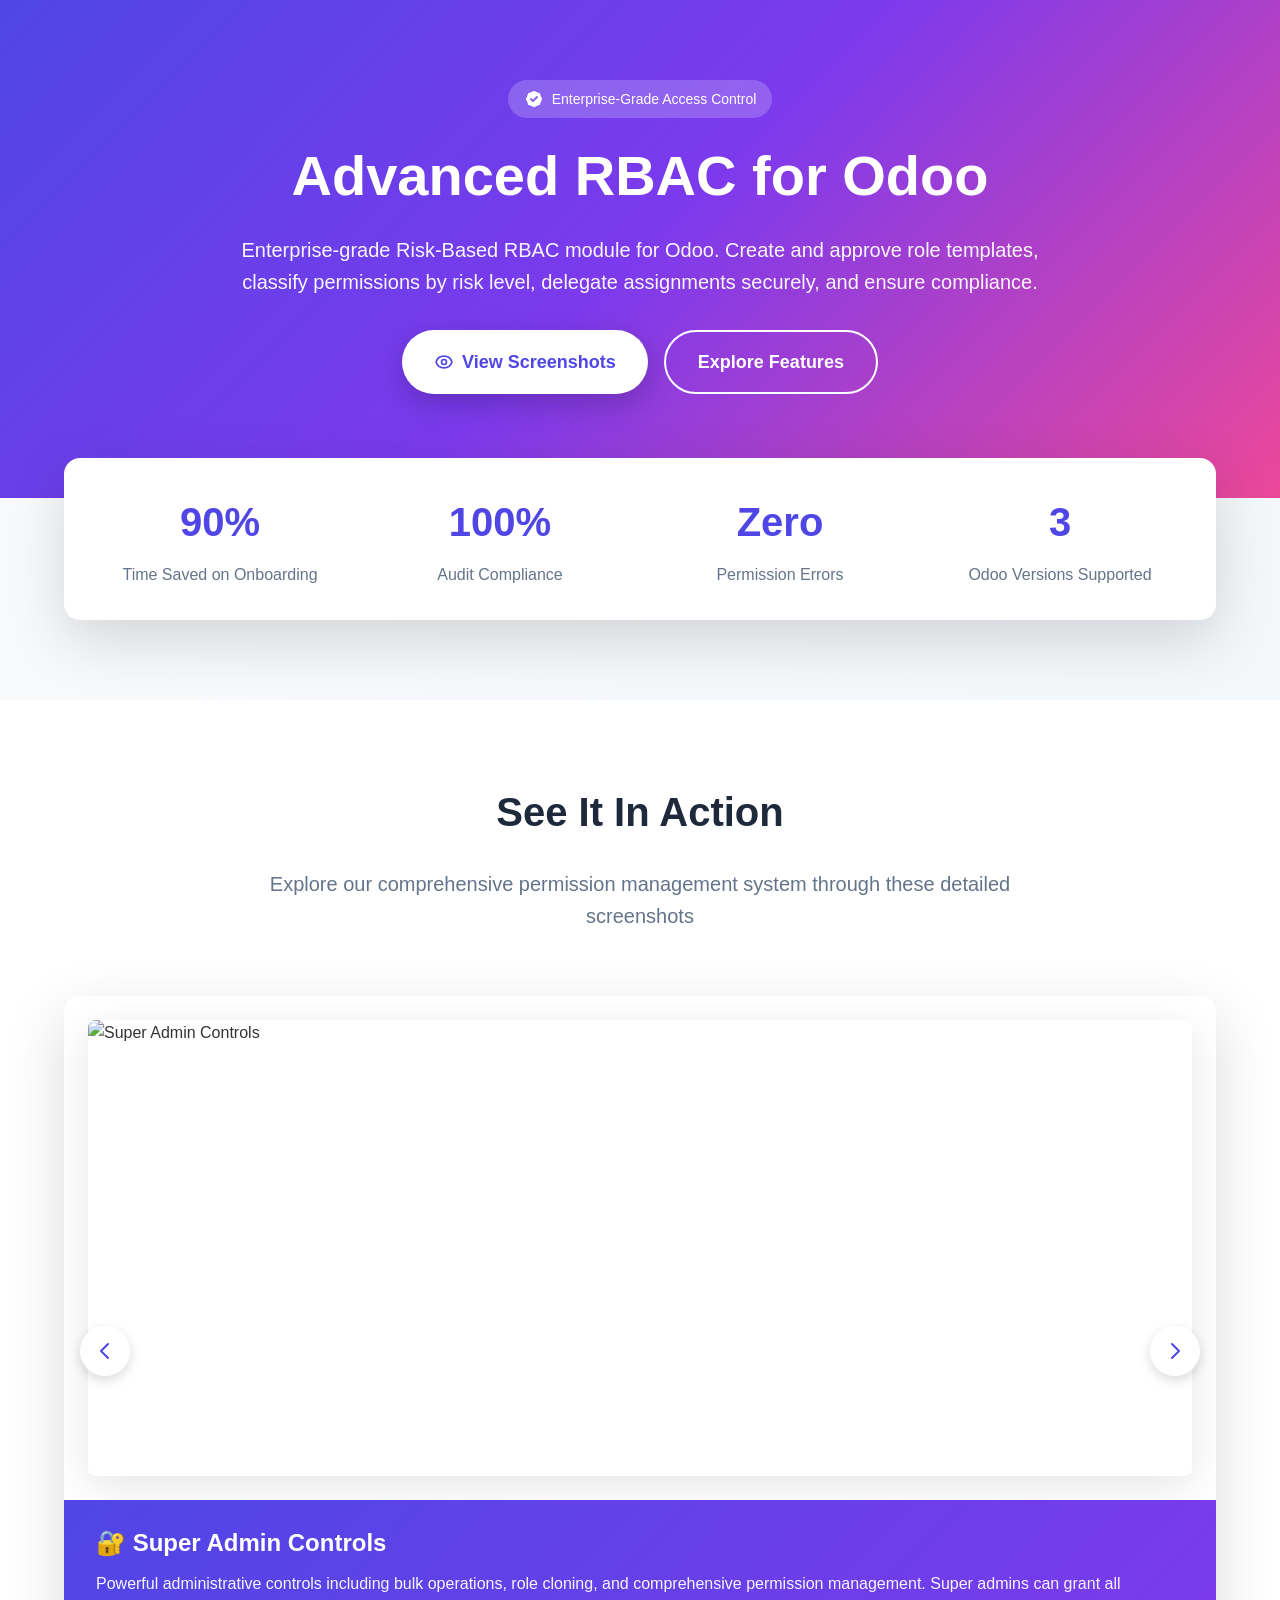
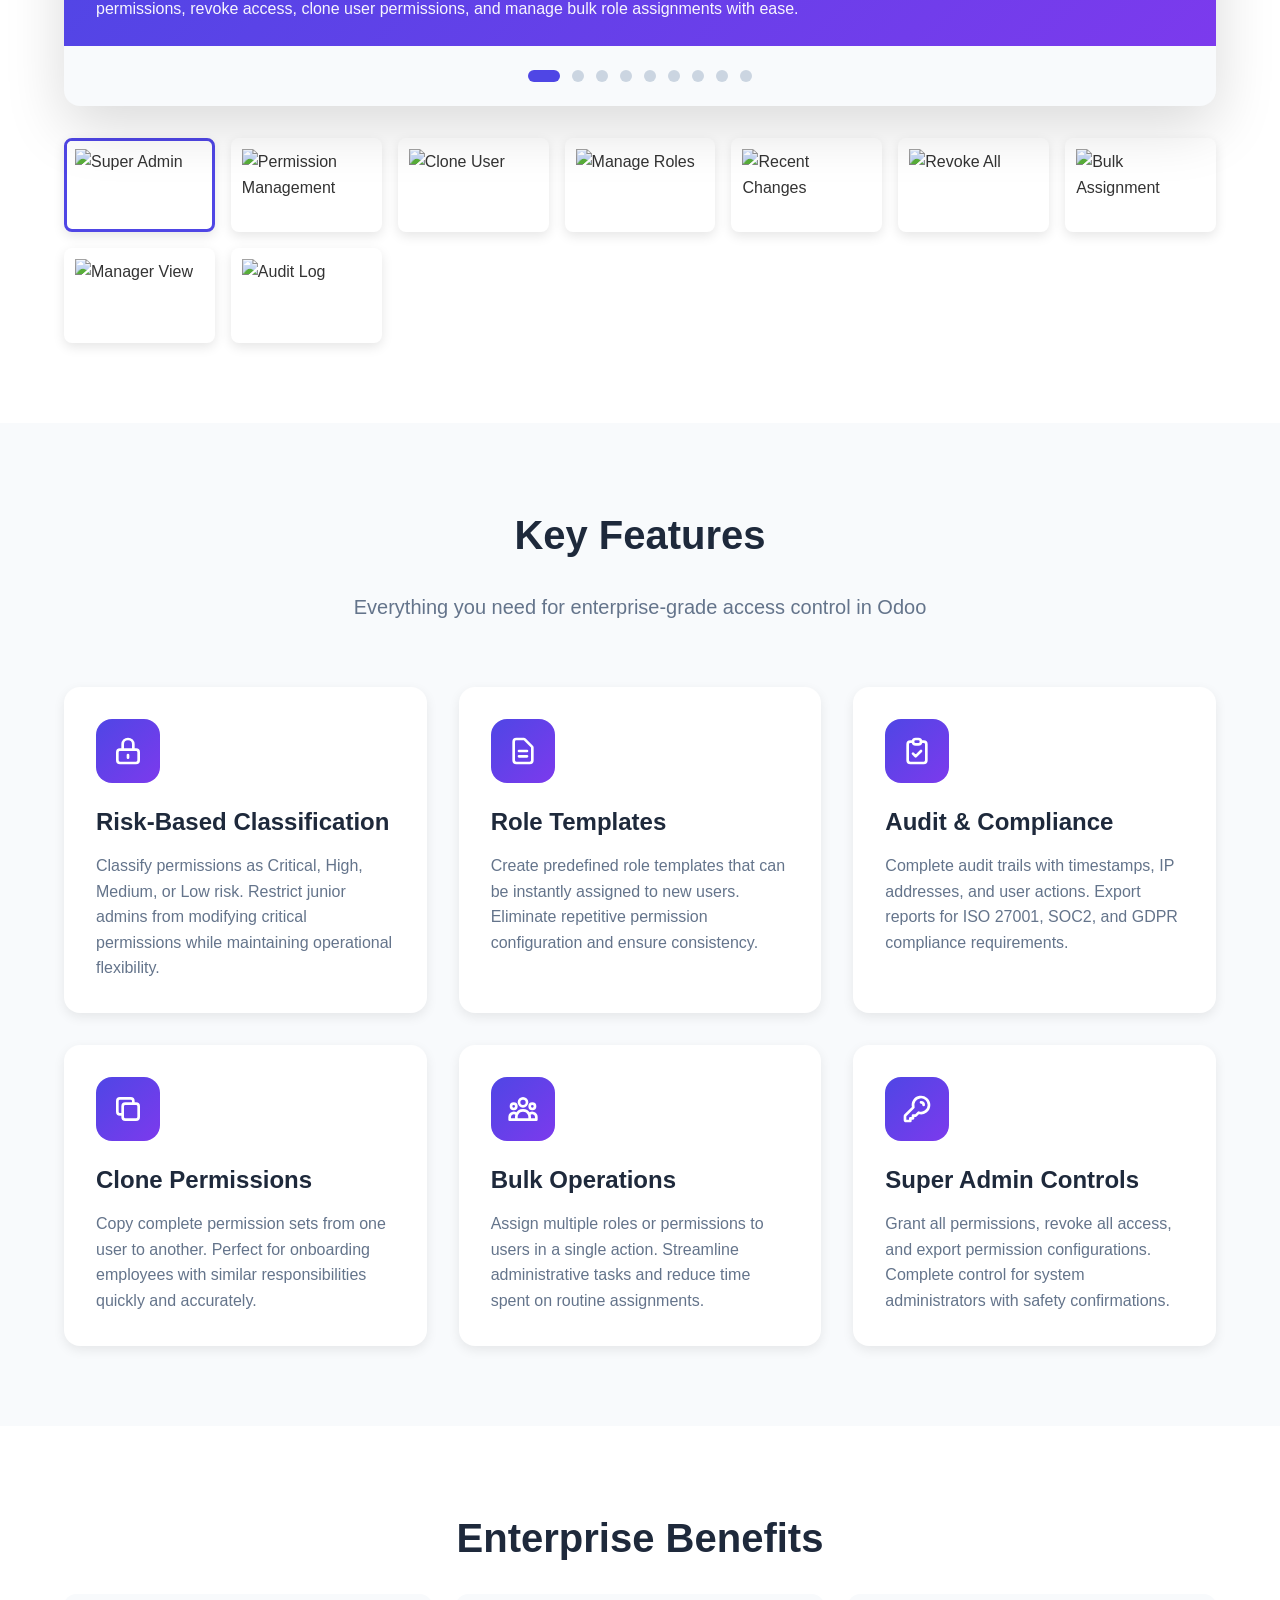
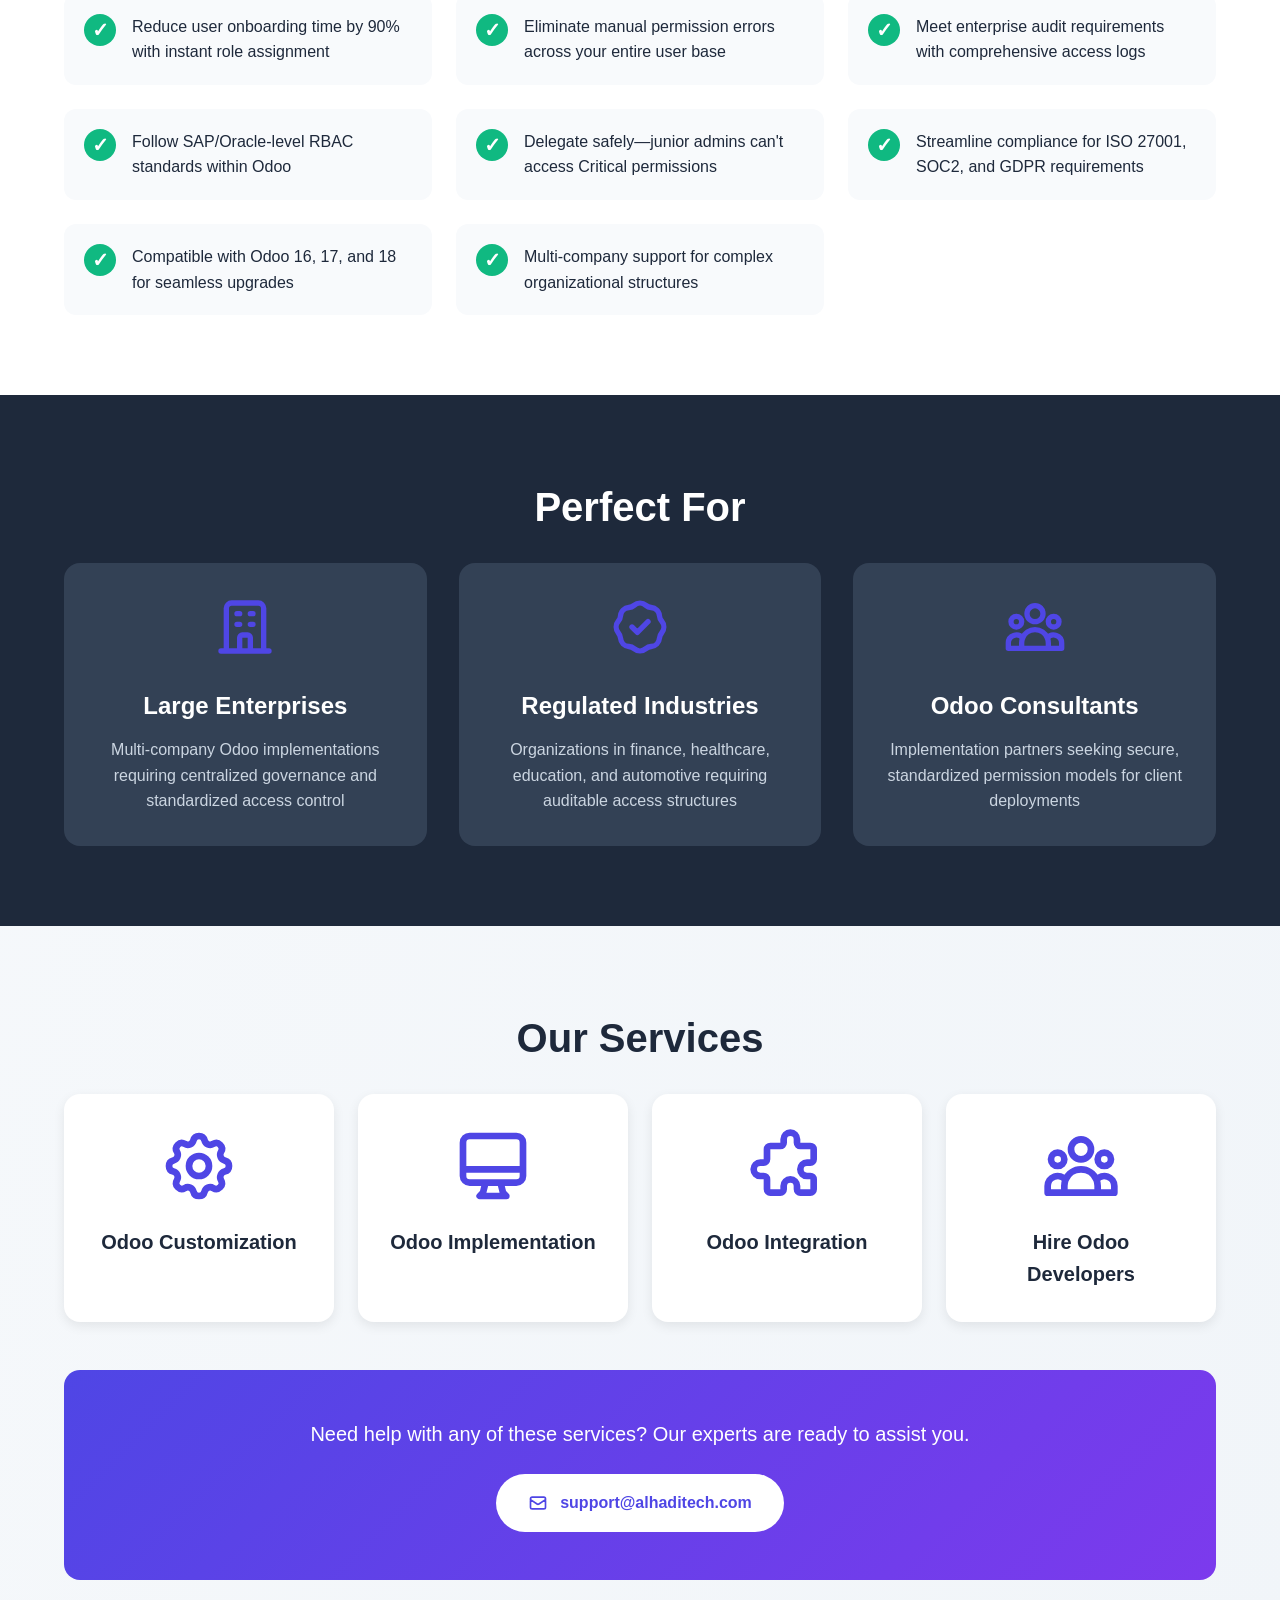
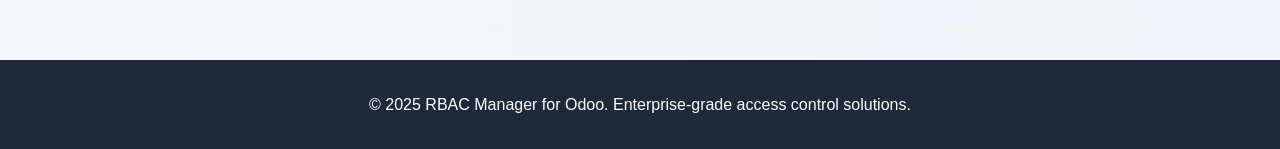
==== commit 8b5f0316: "Signed-off-by: Kashif Aziz <kashifaziz@kashifazizs-MacBook-Air.local>" ====
--- a/rbac_manager/static/index.html
+++ b/rbac_manager/static/index.html
@@ -132,16 +132,7 @@
             color: #64748b;
         }
         
-        /* Sections */
-        .screenshot-section {
-            padding: 80px 0;
-        }
-        
-        .section-white {
-            background: white;
-            padding: 80px 0;
-        }
-        
+        /* Section Styles */
         .section-title {
             text-align: center;
             font-size: 2.5rem;
@@ -158,462 +149,405 @@
             margin: 0 auto 64px;
         }
         
-        /* Screenshot Box */
-        .screenshot-box {
+        /* Screenshot Gallery */
+        .screenshot-gallery {
+            padding: 80px 0;
             background: white;
+        }
+        
+        .gallery-container {
+            max-width: 1200px;
+            margin: 0 auto;
+            padding: 0 24px;
+        }
+        
+        .gallery-main {
+            position: relative;
+            background: #f8fafc;
             border-radius: 16px;
-            box-shadow: 0 10px 40px rgba(0, 0, 0, 0.1);
-            padding: 32px;
-            border: 4px solid #e0e7ff;
-        }
-        
-        .screenshot-placeholder {
-            aspect-ratio: 16/9;
-            background: linear-gradient(135deg, #f1f5f9 0%, #e2e8f0 100%);
-            border-radius: 12px;
+            overflow: hidden;
+            box-shadow: 0 20px 60px rgba(0, 0, 0, 0.15);
+            margin-bottom: 32px;
+        }
+        
+        .gallery-slides {
+            position: relative;
+            width: 100%;
+            height: 650px;
+        }
+        
+        .gallery-slide {
+            position: absolute;
+            top: 0;
+            left: 0;
+            width: 100%;
+            height: 100%;
+            opacity: 0;
+            transition: opacity 0.5s ease-in-out;
             display: flex;
             flex-direction: column;
+        }
+        
+        .gallery-slide.active {
+            opacity: 1;
+        }
+        
+        .slide-image {
+            flex: 1;
+            display: flex;
             align-items: center;
             justify-content: center;
+            padding: 24px;
+            background: white;
+            overflow: hidden;
+        }
+        
+        .slide-image img {
+            width: 100%;
+            height: 100%;
+            max-width: 100%;
+            max-height: 100%;
+            object-fit: contain;
+            object-position: center;
+            border-radius: 8px;
+            box-shadow: 0 10px 40px rgba(0, 0, 0, 0.1);
+        }
+        
+        .slide-info {
+            background: linear-gradient(135deg, #4f46e5 0%, #7c3aed 100%);
+            color: white;
+            padding: 24px 32px;
+        }
+        
+        .slide-title {
+            font-size: 1.5rem;
+            font-weight: 700;
+            margin-bottom: 8px;
+        }
+        
+        .slide-description {
+            font-size: 1rem;
+            opacity: 0.95;
+        }
+        
+        .gallery-nav {
+            position: absolute;
+            top: 50%;
+            transform: translateY(-50%);
+            width: 100%;
+            display: flex;
+            justify-content: space-between;
+            padding: 0 16px;
+            pointer-events: none;
+        }
+        
+        .nav-btn {
+            pointer-events: all;
+            background: rgba(255, 255, 255, 0.9);
+            border: none;
+            width: 50px;
+            height: 50px;
+            border-radius: 50%;
+            cursor: pointer;
+            display: flex;
+            align-items: center;
+            justify-content: center;
+            transition: all 0.3s ease;
+            box-shadow: 0 4px 12px rgba(0, 0, 0, 0.15);
+        }
+        
+        .nav-btn:hover {
+            background: white;
+            transform: scale(1.1);
+        }
+        
+        .nav-btn svg {
+            width: 24px;
+            height: 24px;
+            color: #4f46e5;
+        }
+        
+        .gallery-dots {
+            display: flex;
+            justify-content: center;
+            gap: 12px;
+            padding: 24px;
+        }
+        
+        .dot {
+            width: 12px;
+            height: 12px;
+            border-radius: 50%;
+            background: #cbd5e1;
+            cursor: pointer;
+            transition: all 0.3s ease;
+        }
+        
+        .dot.active {
+            background: #4f46e5;
+            width: 32px;
+            border-radius: 6px;
+        }
+        
+        .gallery-thumbnails {
+            display: grid;
+            grid-template-columns: repeat(auto-fit, minmax(150px, 1fr));
             gap: 16px;
-        }
-        
-        .screenshot-icon {
-            width: 80px;
-            height: 80px;
-            opacity: 0.4;
-        }
-        
-        .screenshot-title {
-            font-size: 1.125rem;
-            font-weight: 600;
-            color: #64748b;
-        }
-        
-        .screenshot-subtitle {
-            font-size: 0.875rem;
-            color: #94a3b8;
+            margin-top: 32px;
+        }
+        
+        .thumbnail {
+            aspect-ratio: 16/10;
+            border-radius: 8px;
+            overflow: hidden;
+            cursor: pointer;
+            border: 3px solid transparent;
+            transition: all 0.3s ease;
+            background: white;
+            box-shadow: 0 4px 12px rgba(0, 0, 0, 0.1);
+        }
+        
+        .thumbnail:hover {
+            transform: translateY(-4px);
+            box-shadow: 0 8px 24px rgba(0, 0, 0, 0.15);
+        }
+        
+        .thumbnail.active {
+            border-color: #4f46e5;
+        }
+        
+        .thumbnail img {
+            width: 100%;
+            height: 100%;
+            object-fit: contain;
+            object-position: center;
+            padding: 8px;
+            background: white;
         }
         
         /* Features Grid */
+        .features-section {
+            padding: 80px 0;
+            background: #f8fafc;
+        }
+        
         .features-grid {
             display: grid;
-            grid-template-columns: repeat(auto-fit, minmax(320px, 1fr));
+            grid-template-columns: repeat(auto-fit, minmax(300px, 1fr));
             gap: 32px;
-            margin-top: 64px;
+            max-width: 1200px;
+            margin: 0 auto;
         }
         
         .feature-card {
             background: white;
             padding: 32px;
             border-radius: 16px;
-            box-shadow: 0 5px 20px rgba(0, 0, 0, 0.08);
-            border-left: 5px solid #4f46e5;
+            box-shadow: 0 4px 12px rgba(0, 0, 0, 0.08);
             transition: all 0.3s ease;
         }
         
         .feature-card:hover {
             transform: translateY(-8px);
-            box-shadow: 0 15px 40px rgba(0, 0, 0, 0.12);
+            box-shadow: 0 12px 32px rgba(0, 0, 0, 0.12);
         }
         
         .feature-icon {
             width: 64px;
             height: 64px;
-            background: linear-gradient(135deg, #4f46e5, #7c3aed);
-            border-radius: 12px;
+            background: linear-gradient(135deg, #4f46e5 0%, #7c3aed 100%);
+            border-radius: 16px;
             display: flex;
             align-items: center;
             justify-content: center;
-            margin-bottom: 24px;
+            margin-bottom: 20px;
+        }
+        
+        .feature-icon svg {
+            width: 32px;
+            height: 32px;
             color: white;
-            font-size: 24px;
-        }
-        
-        .feature-card h3 {
+        }
+        
+        .feature-title {
             font-size: 1.5rem;
             font-weight: 700;
             color: #1e293b;
-            margin-bottom: 16px;
-        }
-        
-        .feature-card p {
+            margin-bottom: 12px;
+        }
+        
+        .feature-description {
             color: #64748b;
             line-height: 1.6;
         }
         
-        /* Risk Levels */
-        .risk-grid {
-            display: grid;
-            grid-template-columns: repeat(auto-fit, minmax(250px, 1fr));
-            gap: 24px;
-            margin-top: 64px;
-        }
-        
-        .risk-card {
-            background: #f8fafc;
-            border-radius: 16px;
-            padding: 24px;
-            border: 2px solid #e2e8f0;
-            transition: all 0.3s ease;
-        }
-        
-        .risk-card:hover {
-            border-color: #4f46e5;
-        }
-        
-        .risk-badge {
-            padding: 8px 16px;
-            border-radius: 50px;
-            text-align: center;
-            font-weight: 700;
-            font-size: 1.125rem;
-            margin-bottom: 16px;
-            color: white;
-        }
-        
-        .risk-low { background: #22c55e; }
-        .risk-medium { background: #eab308; }
-        .risk-high { background: #f97316; }
-        .risk-critical { background: #dc2626; }
-        
-        .risk-description {
-            color: #1e293b;
-            font-weight: 600;
-            margin-bottom: 12px;
-        }
-        
-        .risk-examples {
-            font-size: 0.875rem;
-            color: #64748b;
-            font-style: italic;
-        }
-        
-        /* Warning Box */
-        .warning-box {
-            background: linear-gradient(to right, #fef3c7, #fed7aa);
-            border-left: 4px solid #f97316;
-            padding: 24px;
-            border-radius: 12px;
-            margin-top: 48px;
-            display: flex;
-            gap: 16px;
-        }
-        
-        .warning-icon {
-            color: #f97316;
-            font-size: 24px;
-            flex-shrink: 0;
-        }
-        
-        .warning-box h4 {
-            font-weight: 700;
-            color: #1e293b;
-            margin-bottom: 8px;
-        }
-        
-        .warning-box p {
-            color: #334155;
-        }
-        
-        /* Benefits Grid */
+        /* Benefits Section */
+        .benefits-section {
+            padding: 80px 0;
+            background: white;
+        }
+        
         .benefits-grid {
             display: grid;
-            grid-template-columns: repeat(auto-fit, minmax(400px, 1fr));
+            grid-template-columns: repeat(auto-fit, minmax(280px, 1fr));
             gap: 24px;
-            margin-top: 64px;
+            max-width: 1200px;
+            margin: 0 auto;
         }
         
         .benefit-item {
             display: flex;
             align-items: start;
             gap: 16px;
-            background: white;
-            padding: 24px;
+            padding: 20px;
+            background: #f8fafc;
             border-radius: 12px;
-            box-shadow: 0 5px 15px rgba(0, 0, 0, 0.08);
             transition: all 0.3s ease;
         }
         
         .benefit-item:hover {
-            box-shadow: 0 10px 30px rgba(0, 0, 0, 0.12);
+            background: #f1f5f9;
+            transform: translateX(8px);
         }
         
         .benefit-icon {
-            color: #22c55e;
-            font-size: 24px;
-            flex-shrink: 0;
-        }
-        
-        .benefit-text {
-            color: #334155;
-            font-size: 1.125rem;
-        }
-        
-        /* Role Templates Section */
-        .roles-section {
-            background: linear-gradient(135deg, #7c3aed 0%, #ec4899 50%, #dc2626 100%);
-            color: white;
-            padding: 80px 0;
-            text-align: center;
-        }
-        
-        .roles-grid {
-            display: grid;
-            grid-template-columns: repeat(auto-fit, minmax(220px, 1fr));
-            gap: 16px;
-            margin-top: 48px;
-        }
-        
-        .role-badge {
-            background: rgba(255, 255, 255, 0.2);
-            padding: 16px 20px;
-            border-radius: 25px;
-            backdrop-filter: blur(10px);
-            border: 1px solid rgba(255, 255, 255, 0.3);
-            transition: all 0.3s ease;
-        }
-        
-        .role-badge:hover {
-            background: rgba(255, 255, 255, 0.3);
-        }
-        
-        /* Workflow Section */
-        .workflow-section {
-            background: white;
-            padding: 60px 40px;
-            border-radius: 20px;
-            box-shadow: 0 5px 20px rgba(0, 0, 0, 0.08);
-            margin: 40px 0;
-        }
-        
-        .workflow-grid {
-            display: grid;
-            grid-template-columns: repeat(4, 1fr);
-            gap: 48px;
-            margin-top: 48px;
-            align-items: start;
-        }
-        
-        .workflow-step {
-            text-align: center;
-        }
-        
-        .step-number {
-            width: 80px;
-            height: 80px;
-            background: linear-gradient(135deg, #6366f1, #8b5cf6);
+            width: 32px;
+            height: 32px;
+            background: #10b981;
             color: white;
             border-radius: 50%;
             display: flex;
             align-items: center;
             justify-content: center;
-            font-size: 2rem;
+            flex-shrink: 0;
             font-weight: 700;
-            margin: 0 auto 20px;
-            box-shadow: 0 10px 25px rgba(99, 102, 241, 0.3);
-        }
-        
-        .workflow-step h3 {
             font-size: 1.25rem;
-            font-weight: 700;
+        }
+        
+        .benefit-text {
             color: #1e293b;
-            margin-bottom: 12px;
-        }
-        
-        .workflow-step p {
-            color: #64748b;
             line-height: 1.6;
         }
         
-        /* Who Needs It Section */
-        .dark-section {
+        /* Target Audience Section */
+        .target-section {
+            padding: 80px 0;
             background: #1e293b;
-            color: white;
-            padding: 80px 0;
-        }
-        
-        .dark-section h2 {
-            color: white;
         }
         
         .target-grid {
             display: grid;
             grid-template-columns: repeat(auto-fit, minmax(300px, 1fr));
             gap: 32px;
-            margin-top: 48px;
+            max-width: 1200px;
+            margin: 0 auto;
         }
         
         .target-card {
             background: #334155;
             padding: 32px;
             border-radius: 16px;
+            text-align: center;
+            transition: all 0.3s ease;
+        }
+        
+        .target-card:hover {
+            transform: translateY(-8px);
+            background: #475569;
         }
         
         .target-icon {
-            width: 48px;
-            height: 48px;
-            color: #818cf8;
-            margin-bottom: 16px;
+            width: 64px;
+            height: 64px;
+            color: #4f46e5;
+            margin: 0 auto 20px;
         }
         
         .target-card h3 {
+            color: white;
             font-size: 1.5rem;
-            font-weight: 700;
-            margin-bottom: 16px;
+            margin-bottom: 12px;
         }
         
         .target-card p {
             color: #cbd5e1;
-        }
-        
-        /* CTA Section */
-        .cta-section {
-            padding: 80px 0;
-        }
-        
-        .cta-box {
-            background: linear-gradient(135deg, #4f46e5 0%, #7c3aed 100%);
-            border-radius: 24px;
-            padding: 64px 48px;
-            text-align: center;
-            color: white;
-            box-shadow: 0 20px 60px rgba(79, 70, 229, 0.3);
-        }
-        
-        .cta-box h2 {
-            font-size: 2.5rem;
-            font-weight: 700;
-            margin-bottom: 24px;
-        }
-        
-        .cta-box p {
-            font-size: 1.25rem;
-            opacity: 0.95;
-            max-width: 700px;
-            margin: 0 auto 32px;
-        }
-        
-        .cta-note {
-            font-size: 0.875rem;
-            opacity: 0.9;
-            margin-top: 24px;
+            line-height: 1.6;
         }
         
         /* Services Section */
         .services-section {
-            background: linear-gradient(135deg, #ffffff 0%, #f8fafc 100%);
-            padding: 80px 40px;
-            border-radius: 30px;
-            box-shadow: 0 20px 60px rgba(0, 0, 0, 0.08);
-            text-align: center;
-            margin: 80px 0;
-            border: 1px solid #e5e7eb;
-            position: relative;
-            overflow: hidden;
-        }
-        
-        .services-section::before {
-            content: '';
-            position: absolute;
-            top: 0;
-            left: 0;
-            right: 0;
-            height: 6px;
-            background: linear-gradient(90deg, #1e3a8a 0%, #3b82f6 50%, #60a5fa 100%);
-        }
-        
-        .services-section h2 {
-            color: #1e3a8a;
-            font-size: 2.75rem;
-            font-weight: 800;
-            margin-bottom: 60px;
-            letter-spacing: -0.02em;
+            padding: 80px 0;
         }
         
         .services-grid {
             display: grid;
-            grid-template-columns: repeat(4, 1fr);
-            gap: 60px;
+            grid-template-columns: repeat(auto-fit, minmax(250px, 1fr));
+            gap: 24px;
             max-width: 1200px;
-            margin: 0 auto;
+            margin: 0 auto 48px;
         }
         
         .service-item {
+            background: white;
+            padding: 32px;
+            border-radius: 16px;
             text-align: center;
-            padding: 20px;
-            transition: transform 0.3s ease;
+            box-shadow: 0 4px 12px rgba(0, 0, 0, 0.08);
+            transition: all 0.3s ease;
         }
         
         .service-item:hover {
-            transform: translateY(-10px);
+            transform: translateY(-8px);
+            box-shadow: 0 12px 32px rgba(79, 70, 229, 0.2);
         }
         
         .service-icon {
             width: 80px;
             height: 80px;
-            margin: 0 auto 24px;
-            background: #1e3a8a;
-            border-radius: 50%;
-            display: flex;
-            align-items: center;
-            justify-content: center;
-            box-shadow: 0 10px 30px rgba(30, 58, 138, 0.3);
-            transition: all 0.3s ease;
-        }
-        
-        .service-item:hover .service-icon {
-            background: #2563eb;
-            box-shadow: 0 15px 40px rgba(37, 99, 235, 0.4);
+            margin: 0 auto 20px;
+            position: relative;
         }
         
         .service-icon svg {
-            width: 40px;
-            height: 40px;
+            width: 100%;
+            height: 100%;
+            color: #4f46e5;
+        }
+        
+        .service-item h3 {
+            font-size: 1.25rem;
+            color: #1e293b;
+        }
+        
+        .contact-cta {
+            text-align: center;
+            background: linear-gradient(135deg, #4f46e5 0%, #7c3aed 100%);
+            padding: 48px;
+            border-radius: 16px;
             color: white;
         }
         
-        .service-item h3 {
-            color: #1e293b;
-            font-size: 1.375rem;
-            font-weight: 700;
-            margin-top: 16px;
-        }
-        
-        .contact-cta {
-            margin-top: 60px;
-            padding-top: 40px;
-            border-top: 2px solid #e5e7eb;
-        }
-        
         .contact-cta p {
-            color: #64748b;
-            font-size: 1.125rem;
+            font-size: 1.25rem;
             margin-bottom: 24px;
         }
         
         .contact-btn {
+            background: white;
+            color: #4f46e5;
+            padding: 16px 32px;
+            border-radius: 50px;
+            font-weight: 600;
+            text-decoration: none;
             display: inline-flex;
             align-items: center;
-            justify-content: center;
             gap: 12px;
-            padding: 18px 44px;
-            background: linear-gradient(135deg, #1e3a8a 0%, #2563eb 100%);
-            color: white;
-            border-radius: 60px;
-            box-shadow: 0 10px 30px rgba(30, 58, 138, 0.3);
-            text-decoration: none;
-            font-size: 1.125rem;
-            font-weight: 600;
             transition: all 0.3s ease;
-            border: none;
-            cursor: pointer;
         }
         
         .contact-btn:hover {
-            transform: translateY(-3px);
-            box-shadow: 0 15px 40px rgba(37, 99, 235, 0.4);
-            background: linear-gradient(135deg, #2563eb 0%, #3b82f6 100%);
+            transform: translateY(-2px);
+            box-shadow: 0 8px 24px rgba(0, 0, 0, 0.2);
         }
         
         .contact-btn svg {
@@ -623,63 +557,35 @@
         
         /* Footer */
         .footer {
-            background: #0f172a;
+            background: #1e293b;
             color: white;
             text-align: center;
-            padding: 48px 24px;
-        }
-        
-        .footer p {
-            color: #94a3b8;
+            padding: 32px 0;
         }
         
         /* Responsive */
-        @media (max-width: 1200px) {
-            .services-grid {
-                grid-template-columns: repeat(2, 1fr);
-                gap: 40px;
-            }
-        }
-        
-        @media (max-width: 968px) {
-            .workflow-grid {
-                grid-template-columns: repeat(2, 1fr);
-                gap: 32px;
-            }
-        }
-        
         @media (max-width: 768px) {
             .hero h1 {
                 font-size: 2rem;
             }
             
-            .hero p {
-                font-size: 1rem;
+            .gallery-slides {
+                height: 500px;
             }
             
-            .hero-buttons {
-                flex-direction: column;
+            .slide-image {
+                padding: 16px;
             }
             
             .section-title {
-                font-size: 1.875rem;
+                font-size: 2rem;
             }
             
             .features-grid,
-            .risk-grid,
             .benefits-grid,
             .target-grid,
-            .workflow-grid,
             .services-grid {
                 grid-template-columns: 1fr;
-            }
-            
-            .stats {
-                grid-template-columns: repeat(2, 1fr);
-            }
-            
-            .services-section h2 {
-                font-size: 2rem;
             }
         }
     </style>
@@ -689,15 +595,23 @@
     <div class="hero">
         <div class="container">
             <div class="hero-badge">
-                🛡️ Enterprise-Grade Access Control
-            </div>
-            <h1>Risk-Based RBAC for Odoo</h1>
-            <p>Bring SAP-like enterprise governance to Odoo with <strong>risk-level permission management</strong>, <strong>role approval workflows</strong>, and <strong>secure access delegation</strong>.</p>
+                <svg style="width: 20px; height: 20px;" fill="currentColor" viewBox="0 0 20 20">
+                    <path fill-rule="evenodd" d="M6.267 3.455a3.066 3.066 0 001.745-.723 3.066 3.066 0 013.976 0 3.066 3.066 0 001.745.723 3.066 3.066 0 012.812 2.812c.051.643.304 1.254.723 1.745a3.066 3.066 0 010 3.976 3.066 3.066 0 00-.723 1.745 3.066 3.066 0 01-2.812 2.812 3.066 3.066 0 00-1.745.723 3.066 3.066 0 01-3.976 0 3.066 3.066 0 00-1.745-.723 3.066 3.066 0 01-2.812-2.812 3.066 3.066 0 00-.723-1.745 3.066 3.066 0 010-3.976 3.066 3.066 0 00.723-1.745 3.066 3.066 0 012.812-2.812zm7.44 5.252a1 1 0 00-1.414-1.414L9 10.586 7.707 9.293a1 1 0 00-1.414 1.414l2 2a1 1 0 001.414 0l4-4z" clip-rule="evenodd"/>
+                </svg>
+                Enterprise-Grade Access Control
+            </div>
+            <h1>Advanced RBAC for Odoo</h1>
+            <p>Enterprise-grade Risk-Based RBAC module for Odoo. Create and approve role templates, classify permissions by risk level, delegate assignments securely, and ensure compliance.</p>
             <div class="hero-buttons">
-                <a href="#" class="btn-primary">Get Started Now →</a>
-                <a href="#" class="btn-secondary">Watch Demo</a>
-            </div>
-            <p style="font-size: 0.875rem; opacity: 0.9; margin-top: 24px;">🚀 5-minute setup • 💡 Free consultation included • 📞 24/7 support</p>
+                <a href="#gallery" class="btn-primary">
+                    <svg style="width: 20px; height: 20px;" fill="none" stroke="currentColor" viewBox="0 0 24 24">
+                        <path stroke-linecap="round" stroke-linejoin="round" stroke-width="2" d="M15 12a3 3 0 11-6 0 3 3 0 016 0z"/>
+                        <path stroke-linecap="round" stroke-linejoin="round" stroke-width="2" d="M2.458 12C3.732 7.943 7.523 5 12 5c4.478 0 8.268 2.943 9.542 7-1.274 4.057-5.064 7-9.542 7-4.477 0-8.268-2.943-9.542-7z"/>
+                    </svg>
+                    View Screenshots
+                </a>
+                <a href="#features" class="btn-secondary">Explore Features</a>
+            </div>
         </div>
     </div>
     
@@ -706,7 +620,7 @@
         <div class="stats">
             <div class="stat-item">
                 <div class="stat-number">90%</div>
-                <div class="stat-label">Faster Onboarding</div>
+                <div class="stat-label">Time Saved on Onboarding</div>
             </div>
             <div class="stat-item">
                 <div class="stat-number">100%</div>
@@ -714,203 +628,256 @@
             </div>
             <div class="stat-item">
                 <div class="stat-number">Zero</div>
-                <div class="stat-label">Manual Errors</div>
+                <div class="stat-label">Permission Errors</div>
             </div>
             <div class="stat-item">
-                <div class="stat-number">24/7</div>
-                <div class="stat-label">Expert Support</div>
+                <div class="stat-number">3</div>
+                <div class="stat-label">Odoo Versions Supported</div>
             </div>
         </div>
     </div>
     
-    <!-- Beyond Traditional Role Management -->
-    <div class="screenshot-section">
-        <div class="container">
-            <h2 class="section-title">Beyond Traditional Role Management</h2>
-            <p class="section-subtitle">Our RBAC module introduces <strong style="color: #4f46e5;">risk-based permission classification</strong>, hiding critical system rights and automating Super Admin approval for sensitive templates—ensuring data integrity and compliance across your entire organization. With <strong style="color: #4f46e5;">comprehensive audit logging</strong>, every permission change is tracked and timestamped for full accountability. <strong style="color: #4f46e5;">Safe delegation</strong> empowers department managers to handle role assignments without exposing sensitive system-level permissions.</p>
-            
-            <div class="features-grid">
-                <div class="feature-card">
-                    <div class="feature-icon">🛡️</div>
-                    <h3>Risk-Based Permission Framework</h3>
-                    <p>Classify every permission as Low, Medium, High, or Critical. Critical system-level permissions are automatically protected and hidden from role templates, preventing privilege escalation and ensuring enterprise-grade security.</p>
-                </div>
-                
-                <div class="feature-card">
-                    <div class="feature-icon">📋</div>
-                    <h3>Reusable Role Templates</h3>
-                    <p>Create standardized, pre-approved role templates for any position—Finance Manager, HR Admin, Sales Director. Apply complete permission sets to users instantly, eliminating manual configuration errors.</p>
-                </div>
-                
-                <div class="feature-card">
-                    <div class="feature-icon">✓</div>
-                    <h3>Automated Approval Workflows</h3>
-                    <p>Templates containing Medium or High-risk permissions automatically require Super Admin review before activation. No sensitive access goes live without proper authorization.</p>
-                </div>
-                
-                <div class="feature-card">
-                    <div class="feature-icon">👥</div>
-                    <h3>Safe Permission Delegation</h3>
-                    <p>Empower Permission Managers and department heads to assign roles without ever seeing Critical permissions. Delegate authority securely while maintaining control over sensitive system access.</p>
-                </div>
-                
-                <div class="feature-card">
-                    <div class="feature-icon">📈</div>
-                    <h3>Complete Audit Trail</h3>
-                    <p>Every template creation, modification, approval, and user assignment is logged with timestamps and user details. Meet ISO, SOC2, and internal compliance requirements effortlessly.</p>
-                </div>
-                
-                <div class="feature-card">
-                    <div class="feature-icon">🏢</div>
-                    <h3>Multi-Company Ready</h3>
-                    <p>Deploy the same governance framework across all companies, branches, and subsidiaries in your Odoo ecosystem. Centralized management with distributed control.</p>
+    <!-- Screenshot Gallery -->
+    <div class="screenshot-gallery" id="gallery">
+        <div class="gallery-container">
+            <h2 class="section-title">See It In Action</h2>
+            <p class="section-subtitle">Explore our comprehensive permission management system through these detailed screenshots</p>
+            
+            <div class="gallery-main">
+                <div class="gallery-slides">
+                    <!-- Slide 1: Super Admin Controls -->
+                    <div class="gallery-slide active">
+                        <div class="slide-image">
+                            <img src="super_admin_1.png" alt="Super Admin Controls">
+                        </div>
+                        <div class="slide-info">
+                            <div class="slide-title">🔐 Super Admin Controls</div>
+                            <div class="slide-description">Powerful administrative controls including bulk operations, role cloning, and comprehensive permission management. Super admins can grant all permissions, revoke access, clone user permissions, and manage bulk role assignments with ease.</div>
+                        </div>
+                    </div>
+                    
+                    <!-- Slide 2: Direct Permission Management -->
+                    <div class="gallery-slide">
+                        <div class="slide-image">
+                            <img src="super_admin2.png" alt="Direct Permission Management">
+                        </div>
+                        <div class="slide-info">
+                            <div class="slide-title">⚙️ Direct Permission Management</div>
+                            <div class="slide-description">Granular control over individual permissions with risk classification. View permissions by category, identify high-risk permissions, and manage both role-based and custom permissions with precision. Extra and Exclude buttons provide fine-grained control.</div>
+                        </div>
+                    </div>
+                    
+                    <!-- Slide 3: Clone User Permissions -->
+                    <div class="gallery-slide">
+                        <div class="slide-image">
+                            <img src="clone.png" alt="Clone User Permissions">
+                        </div>
+                        <div class="slide-info">
+                            <div class="slide-title">👥 Clone User Permissions</div>
+                            <div class="slide-description">Quickly replicate permission sets from one user to another. Perfect for onboarding new team members with the same role. All roles and permissions are copied while preserving existing permissions.</div>
+                        </div>
+                    </div>
+                    
+                    <!-- Slide 4: Manage Roles -->
+                    <div class="gallery-slide">
+                        <div class="slide-image">
+                            <img src="manage_role_manage.png" alt="Manage Roles">
+                        </div>
+                        <div class="slide-info">
+                            <div class="slide-title">🎯 Manage Roles Interface</div>
+                            <div class="slide-description">Intuitive role management dashboard showing all available roles and their permission counts. Toggle between all roles and assigned roles. Assign or remove roles with a single click. Real-time status updates show currently assigned roles.</div>
+                        </div>
+                    </div>
+                    
+                    <!-- Slide 5: Recent Permission Changes -->
+                    <div class="gallery-slide">
+                        <div class="slide-image">
+                            <img src="recent_perm.png" alt="Recent Permission Changes">
+                        </div>
+                        <div class="slide-info">
+                            <div class="slide-title">📊 Recent Permission Changes</div>
+                            <div class="slide-description">Track all permission modifications with timestamps, action types, and who made the changes. Essential for audit trails and compliance. View the last 30 days of permission activities including role additions, grants, and removals.</div>
+                        </div>
+                    </div>
+                    
+                    <!-- Slide 6: Revoke All Permissions -->
+                    <div class="gallery-slide">
+                        <div class="slide-image">
+                            <img src="revoke_all.png" alt="Revoke All Permissions">
+                        </div>
+                        <div class="slide-info">
+                            <div class="slide-title">🚫 Revoke All Permissions</div>
+                            <div class="slide-description">Safety-first permission revocation with confirmation dialogs. Clear summary shows exactly what will be removed including assigned roles and custom permissions. Includes important warnings and confirmation checkboxes to prevent accidental revocations.</div>
+                        </div>
+                    </div>
+                    
+                    <!-- Slide 7: Bulk Role Assignment -->
+                    <div class="gallery-slide">
+                        <div class="slide-image">
+                            <img src="bulk_role.png" alt="Bulk Role Assignment">
+                        </div>
+                        <div class="slide-info">
+                            <div class="slide-title">⚡ Bulk Role Assignment</div>
+                            <div class="slide-description">Assign multiple roles to a user simultaneously. Select from available roles and see your selections in real-time. Streamlines the onboarding process and reduces administrative overhead. Existing permissions are preserved.</div>
+                        </div>
+                    </div>
+                    
+                    <!-- Slide 8: Manager View -->
+                    <div class="gallery-slide">
+                        <div class="slide-image">
+                            <img src="managerview.png" alt="Manager View">
+                        </div>
+                        <div class="slide-info">
+                            <div class="slide-title">👔 Manager View</div>
+                            <div class="slide-description">Comprehensive user overview showing pending permission requests, assigned roles, permission summary, and all individual permissions. Easy navigation with role badges, permission filtering by status (All, Granted, Denied, High-risk), and quick access to permission management.</div>
+                        </div>
+                    </div>
+                    
+                    <!-- Slide 9: Audit Log -->
+                    <div class="gallery-slide">
+                        <div class="slide-image">
+                            <img src="audit_log.png" alt="Audit Log">
+                        </div>
+                        <div class="slide-info">
+                            <div class="slide-title">📋 Permission Audit Log</div>
+                            <div class="slide-description">Complete audit trail of all permission changes with advanced filtering options. Search by target user, action type, performed by, and date range. Export to CSV or PDF for compliance reporting. Track who did what, when, and from which IP address.</div>
+                        </div>
+                    </div>
+                </div>
+                
+                <!-- Navigation Buttons -->
+                <div class="gallery-nav">
+                    <button class="nav-btn" onclick="changeSlide(-1)">
+                        <svg fill="none" stroke="currentColor" viewBox="0 0 24 24">
+                            <path stroke-linecap="round" stroke-linejoin="round" stroke-width="2" d="M15 19l-7-7 7-7"/>
+                        </svg>
+                    </button>
+                    <button class="nav-btn" onclick="changeSlide(1)">
+                        <svg fill="none" stroke="currentColor" viewBox="0 0 24 24">
+                            <path stroke-linecap="round" stroke-linejoin="round" stroke-width="2" d="M9 5l7 7-7 7"/>
+                        </svg>
+                    </button>
+                </div>
+                
+                <!-- Dots Indicator -->
+                <div class="gallery-dots">
+                    <span class="dot active" onclick="goToSlide(0)"></span>
+                    <span class="dot" onclick="goToSlide(1)"></span>
+                    <span class="dot" onclick="goToSlide(2)"></span>
+                    <span class="dot" onclick="goToSlide(3)"></span>
+                    <span class="dot" onclick="goToSlide(4)"></span>
+                    <span class="dot" onclick="goToSlide(5)"></span>
+                    <span class="dot" onclick="goToSlide(6)"></span>
+                    <span class="dot" onclick="goToSlide(7)"></span>
+                    <span class="dot" onclick="goToSlide(8)"></span>
+                </div>
+            </div>
+            
+            <!-- Thumbnails -->
+            <div class="gallery-thumbnails">
+                <div class="thumbnail active" onclick="goToSlide(0)">
+                    <img src="super_admin_1.png" alt="Super Admin">
+                </div>
+                <div class="thumbnail" onclick="goToSlide(1)">
+                    <img src="super_admin2.png" alt="Permission Management">
+                </div>
+                <div class="thumbnail" onclick="goToSlide(2)">
+                    <img src="clone.png" alt="Clone User">
+                </div>
+                <div class="thumbnail" onclick="goToSlide(3)">
+                    <img src="manage_role_manage.png" alt="Manage Roles">
+                </div>
+                <div class="thumbnail" onclick="goToSlide(4)">
+                    <img src="recent_perm.png" alt="Recent Changes">
+                </div>
+                <div class="thumbnail" onclick="goToSlide(5)">
+                    <img src="revoke_all.png" alt="Revoke All">
+                </div>
+                <div class="thumbnail" onclick="goToSlide(6)">
+                    <img src="bulk_role.png" alt="Bulk Assignment">
+                </div>
+                <div class="thumbnail" onclick="goToSlide(7)">
+                    <img src="managerview.png" alt="Manager View">
+                </div>
+                <div class="thumbnail" onclick="goToSlide(8)">
+                    <img src="audit_log.png" alt="Audit Log">
                 </div>
             </div>
         </div>
     </div>
     
-    <!-- Screenshot Section 2 - Risk Classification -->
-    <div class="section-white">
+    <!-- Features Section -->
+    <div class="features-section" id="features">
         <div class="container">
-            <h2 class="section-title">Visual Risk Classification</h2>
-            <p class="section-subtitle">See at a glance which permissions carry what level of risk with color-coded indicators</p>
-            <div class="screenshot-box" style="border-color: #e2e8f0;">
-                <div class="screenshot-placeholder" style="background: linear-gradient(135deg, #e2e8f0 0%, #cbd5e1 100%);">
-                    <svg class="screenshot-icon" fill="none" stroke="currentColor" viewBox="0 0 24 24">
-                        <path stroke-linecap="round" stroke-linejoin="round" stroke-width="2" d="M4 16l4.586-4.586a2 2 0 012.828 0L16 16m-2-2l1.586-1.586a2 2 0 012.828 0L20 14m-6-6h.01M6 20h12a2 2 0 002-2V6a2 2 0 00-2-2H6a2 2 0 00-2 2v12a2 2 0 002 2z"></path>
-                    </svg>
-                    <p class="screenshot-title">Risk Classification Screenshot</p>
-                    <p class="screenshot-subtitle">Permission Risk Levels with Color Coding</p>
-                </div>
-            </div>
-        </div>
-    </div>
-    
-    <!-- Risk Levels Explained -->
-    <div class="section-white">
-        <div class="container">
-            <h2 class="section-title">Risk Levels Explained</h2>
-            <p class="section-subtitle">Every permission is classified by risk level, ensuring appropriate oversight and preventing unauthorized access escalation.</p>
-            
-            <div class="risk-grid">
-                <div class="risk-card">
-                    <div class="risk-badge risk-low">Low</div>
-                    <p class="risk-description">Routine operational permissions that pose minimal risk</p>
-                    <p class="risk-examples">View reports, read-only access, basic data entry</p>
-                </div>
-                
-                <div class="risk-card">
-                    <div class="risk-badge risk-medium">Medium</div>
-                    <p class="risk-description">Permissions requiring review before deployment</p>
-                    <p class="risk-examples">Create/edit records, generate invoices, manage inventory</p>
-                </div>
-                
-                <div class="risk-card">
-                    <div class="risk-badge risk-high">High</div>
-                    <p class="risk-description">High-impact actions requiring Super Admin approval</p>
-                    <p class="risk-examples">Financial postings, contract approvals, salary modifications</p>
-                </div>
-                
-                <div class="risk-card">
-                    <div class="risk-badge risk-critical">Critical</div>
-                    <p class="risk-description">System-level access excluded from templates entirely</p>
-                    <p class="risk-examples">User management, system settings, security configuration</p>
-                </div>
-            </div>
-            
-            <div class="warning-box">
-                <div class="warning-icon">⚠️</div>
-                <div>
-                    <h4>Critical Permissions Protection</h4>
-                    <p>Critical permissions are <strong>completely hidden</strong> from role templates and can only be assigned directly by Super Admins. This prevents accidental or malicious privilege escalation through template modification.</p>
-                </div>
-            </div>
-        </div>
-    </div>
-    
-    <!-- Workflow Section -->
-    <div class="screenshot-section">
-        <div class="container">
-            <div class="workflow-section">
-                <h2 style="text-align: center; font-size: 2.5rem; font-weight: 700; color: #1e293b; margin-bottom: 0;">Simple 4-Step Implementation</h2>
-                
-                <div class="workflow-grid">
-                    <div class="workflow-step">
-                        <div class="step-number">1</div>
-                        <h3>Define Master Roles</h3>
-                        <p>Super admin creates organizational roles and permission templates</p>
-                    </div>
-                    
-                    <div class="workflow-step">
-                        <div class="step-number">2</div>
-                        <h3>Delegate Authority</h3>
-                        <p>Assign role management rights to department heads and team leaders</p>
-                    </div>
-                    
-                    <div class="workflow-step">
-                        <div class="step-number">3</div>
-                        <h3>Assign Users</h3>
-                        <p>Managers assign appropriate roles to their team members</p>
-                    </div>
-                    
-                    <div class="workflow-step">
-                        <div class="step-number">4</div>
-                        <h3>Monitor & Audit</h3>
-                        <p>Track access patterns and generate compliance reports</p>
-                    </div>
-                </div>
-                
-                <div style="margin-top: 48px; background: #f1f5f9; padding: 24px; border-radius: 12px; border-left: 4px solid #4f46e5;">
-                    <h4 style="color: #1e293b; font-weight: 700; margin-bottom: 12px; font-size: 1.125rem;">🔐 Flexible Permission Management</h4>
-                    <p style="color: #475569; line-height: 1.6; margin-bottom: 12px;">Need additional permissions beyond the template? Our system offers multiple options:</p>
-                    <ul style="color: #475569; line-height: 1.8; margin-left: 20px;">
-                        <li><strong>Request by User:</strong> Users can request additional permissions that route to Super Admin for approval</li>
-                        <li><strong>Direct Assignment:</strong> Super Admin can assign extra permissions directly to users when needed</li>
-                        <li><strong>Template Exclusions:</strong> Remove specific permissions from a template for individual users while keeping the rest</li>
-                        <li><strong>Temporary Access:</strong> Grant time-limited permissions for special projects or urgent needs</li>
-                    </ul>
-                    <p style="color: #64748b; font-size: 0.875rem; margin-top: 12px; font-style: italic;">All permission changes are fully logged in the audit trail for compliance tracking.</p>
-                </div>
-            </div>
-        </div>
-    </div>
-    
-    <!-- Screenshot Section 1 - Dashboard -->
-    <div class="screenshot-section">
-        <div class="container">
-            <h2>Intuitive Role Management Interface</h2>
-            <p style="text-align: center; font-size: 1.25rem; color: #64748b; max-width: 800px; margin: 0 auto 48px;">Manage all your role templates, approvals, and user assignments from a centralized, easy-to-use dashboard</p>
-            <div class="screenshot-box">
-                <div class="screenshot-placeholder">
-                    <svg class="screenshot-icon" fill="none" stroke="currentColor" viewBox="0 0 24 24">
-                        <path stroke-linecap="round" stroke-linejoin="round" stroke-width="2" d="M4 16l4.586-4.586a2 2 0 012.828 0L16 16m-2-2l1.586-1.586a2 2 0 012.828 0L20 14m-6-6h.01M6 20h12a2 2 0 002-2V6a2 2 0 00-2-2H6a2 2 0 00-2 2v12a2 2 0 002 2z"></path>
-                    </svg>
-                    <p class="screenshot-title">Dashboard Screenshot</p>
-                    <p class="screenshot-subtitle">Role Templates Overview & Management</p>
-                </div>
-            </div>
-        </div>
-    </div>
-    
-    <!-- Screenshot Section 3 - Approval Workflow -->
-    <div class="screenshot-section">
-        <div class="container">
-            <h2>Automated Approval Workflows</h2>
-            <p style="text-align: center; font-size: 1.25rem; color: #64748b; max-width: 800px; margin: 0 auto 48px;">High-risk templates automatically route to Super Admins for review before activation</p>
-            <div class="screenshot-box" style="border-color: #ddd6fe;">
-                <div class="screenshot-placeholder" style="background: linear-gradient(135deg, #faf5ff 0%, #fce7f3 100%);">
-                    <svg class="screenshot-icon" fill="none" stroke="#a78bfa" viewBox="0 0 24 24">
-                        <path stroke-linecap="round" stroke-linejoin="round" stroke-width="2" d="M4 16l4.586-4.586a2 2 0 012.828 0L16 16m-2-2l1.586-1.586a2 2 0 012.828 0L20 14m-6-6h.01M6 20h12a2 2 0 002-2V6a2 2 0 00-2-2H6a2 2 0 00-2 2v12a2 2 0 002 2z"></path>
-                    </svg>
-                    <p class="screenshot-title" style="color: #7c3aed;">Approval Workflow Screenshot</p>
-                    <p class="screenshot-subtitle" style="color: #a78bfa;">Template Review & Approval Process</p>
+            <h2 class="section-title">Key Features</h2>
+            <p class="section-subtitle">Everything you need for enterprise-grade access control in Odoo</p>
+            
+            <div class="features-grid">
+                <div class="feature-card">
+                    <div class="feature-icon">
+                        <svg fill="none" stroke="currentColor" viewBox="0 0 24 24">
+                            <path stroke-linecap="round" stroke-linejoin="round" stroke-width="2" d="M12 15v2m-6 4h12a2 2 0 002-2v-6a2 2 0 00-2-2H6a2 2 0 00-2 2v6a2 2 0 002 2zm10-10V7a4 4 0 00-8 0v4h8z"/>
+                        </svg>
+                    </div>
+                    <h3 class="feature-title">Risk-Based Classification</h3>
+                    <p class="feature-description">Classify permissions as Critical, High, Medium, or Low risk. Restrict junior admins from modifying critical permissions while maintaining operational flexibility.</p>
+                </div>
+                
+                <div class="feature-card">
+                    <div class="feature-icon">
+                        <svg fill="none" stroke="currentColor" viewBox="0 0 24 24">
+                            <path stroke-linecap="round" stroke-linejoin="round" stroke-width="2" d="M9 12h6m-6 4h6m2 5H7a2 2 0 01-2-2V5a2 2 0 012-2h5.586a1 1 0 01.707.293l5.414 5.414a1 1 0 01.293.707V19a2 2 0 01-2 2z"/>
+                        </svg>
+                    </div>
+                    <h3 class="feature-title">Role Templates</h3>
+                    <p class="feature-description">Create predefined role templates that can be instantly assigned to new users. Eliminate repetitive permission configuration and ensure consistency.</p>
+                </div>
+                
+                <div class="feature-card">
+                    <div class="feature-icon">
+                        <svg fill="none" stroke="currentColor" viewBox="0 0 24 24">
+                            <path stroke-linecap="round" stroke-linejoin="round" stroke-width="2" d="M9 5H7a2 2 0 00-2 2v12a2 2 0 002 2h10a2 2 0 002-2V7a2 2 0 00-2-2h-2M9 5a2 2 0 002 2h2a2 2 0 002-2M9 5a2 2 0 012-2h2a2 2 0 012 2m-6 9l2 2 4-4"/>
+                        </svg>
+                    </div>
+                    <h3 class="feature-title">Audit & Compliance</h3>
+                    <p class="feature-description">Complete audit trails with timestamps, IP addresses, and user actions. Export reports for ISO 27001, SOC2, and GDPR compliance requirements.</p>
+                </div>
+                
+                <div class="feature-card">
+                    <div class="feature-icon">
+                        <svg fill="none" stroke="currentColor" viewBox="0 0 24 24">
+                            <path stroke-linecap="round" stroke-linejoin="round" stroke-width="2" d="M8 16H6a2 2 0 01-2-2V6a2 2 0 012-2h8a2 2 0 012 2v2m-6 12h8a2 2 0 002-2v-8a2 2 0 00-2-2h-8a2 2 0 00-2 2v8a2 2 0 002 2z"/>
+                        </svg>
+                    </div>
+                    <h3 class="feature-title">Clone Permissions</h3>
+                    <p class="feature-description">Copy complete permission sets from one user to another. Perfect for onboarding employees with similar responsibilities quickly and accurately.</p>
+                </div>
+                
+                <div class="feature-card">
+                    <div class="feature-icon">
+                        <svg fill="none" stroke="currentColor" viewBox="0 0 24 24">
+                            <path stroke-linecap="round" stroke-linejoin="round" stroke-width="2" d="M17 20h5v-2a3 3 0 00-5.356-1.857M17 20H7m10 0v-2c0-.656-.126-1.283-.356-1.857M7 20H2v-2a3 3 0 015.356-1.857M7 20v-2c0-.656.126-1.283.356-1.857m0 0a5.002 5.002 0 019.288 0M15 7a3 3 0 11-6 0 3 3 0 016 0zm6 3a2 2 0 11-4 0 2 2 0 014 0zM7 10a2 2 0 11-4 0 2 2 0 014 0z"/>
+                        </svg>
+                    </div>
+                    <h3 class="feature-title">Bulk Operations</h3>
+                    <p class="feature-description">Assign multiple roles or permissions to users in a single action. Streamline administrative tasks and reduce time spent on routine assignments.</p>
+                </div>
+                
+                <div class="feature-card">
+                    <div class="feature-icon">
+                        <svg fill="none" stroke="currentColor" viewBox="0 0 24 24">
+                            <path stroke-linecap="round" stroke-linejoin="round" stroke-width="2" d="M15 7a2 2 0 012 2m4 0a6 6 0 01-7.743 5.743L11 17H9v2H7v2H4a1 1 0 01-1-1v-2.586a1 1 0 01.293-.707l5.964-5.964A6 6 0 1121 9z"/>
+                        </svg>
+                    </div>
+                    <h3 class="feature-title">Super Admin Controls</h3>
+                    <p class="feature-description">Grant all permissions, revoke all access, and export permission configurations. Complete control for system administrators with safety confirmations.</p>
                 </div>
             </div>
         </div>
     </div>
     
     <!-- Benefits Section -->
-    <div class="screenshot-section">
+    <div class="benefits-section">
         <div class="container">
             <h2 class="section-title">Enterprise Benefits</h2>
             
@@ -958,25 +925,8 @@
         </div>
     </div>
     
-    <!-- Screenshot Section 4 - User Assignment -->
-    <div style="background: #1e293b; padding: 80px 0;">
-        <div class="container">
-            <h2 style="text-align: center; margin-bottom: 24px; color: white; font-size: 2.5rem; font-weight: 700;">One-Click User Assignment</h2>
-            <p style="text-align: center; font-size: 1.25rem; color: #cbd5e1; max-width: 800px; margin: 0 auto 48px;">Assign complete role templates to users instantly—no manual permission configuration required</p>
-            <div style="background: #334155; border-radius: 16px; box-shadow: 0 10px 40px rgba(0, 0, 0, 0.3); padding: 32px; border: 4px solid #475569;">
-                <div style="aspect-ratio: 16/9; background: linear-gradient(135deg, #475569 0%, #334155 100%); border-radius: 12px; display: flex; flex-direction: column; align-items: center; justify-content: center; gap: 16px;">
-                    <svg style="width: 80px; height: 80px; opacity: 0.4; color: #94a3b8;" fill="none" stroke="currentColor" viewBox="0 0 24 24">
-                        <path stroke-linecap="round" stroke-linejoin="round" stroke-width="2" d="M4 16l4.586-4.586a2 2 0 012.828 0L16 16m-2-2l1.586-1.586a2 2 0 012.828 0L20 14m-6-6h.01M6 20h12a2 2 0 002-2V6a2 2 0 00-2-2H6a2 2 0 00-2 2v12a2 2 0 002 2z"></path>
-                    </svg>
-                    <p style="font-size: 1.125rem; font-weight: 600; color: #cbd5e1;">User Assignment Screenshot</p>
-                    <p style="font-size: 0.875rem; color: #94a3b8;">Quick Role Assignment Interface</p>
-                </div>
-            </div>
-        </div>
-    </div>
-    
-    <!-- Who Needs It Section -->
-    <div class="dark-section">
+    <!-- Target Audience Section -->
+    <div class="target-section">
         <div class="container">
             <h2 class="section-title" style="color: white;">Perfect For</h2>
             <div class="target-grid">
@@ -1005,23 +955,15 @@
         </div>
     </div>
     
-    <!-- Services Section (Our Services) -->
-    <div class="container">
-        <div class="services-section">
-            <h2>Our Services</h2>
+    <!-- Services Section -->
+    <div class="services-section">
+        <div class="container">
+            <h2 class="section-title">Our Services</h2>
             
             <div class="services-grid">
                 <div class="service-item">
                     <div class="service-icon">
-                        <svg fill="currentColor" viewBox="0 0 24 24">
-                            <path d="M12 2C6.48 2 2 6.48 2 12s4.48 10 10 10 10-4.48 10-10S17.52 2 12 2zm1 15h-2v-6h2v6zm0-8h-2V7h2v2z"/>
-                            <path d="M11.99 2C6.47 2 2 6.48 2 12s4.47 10 9.99 10C17.52 22 22 17.52 22 12S17.52 2 11.99 2zM13 19h-2v-2h2v2zm0-4h-2V7h2v8z" opacity="0.3"/>
-                            <circle cx="9" cy="9" r="1.5"/>
-                            <circle cx="15" cy="9" r="1.5"/>
-                            <path d="M12 14c-2.33 0-4.32 1.45-5.12 3.5h1.67c.69-1.19 1.97-2 3.45-2s2.75.81 3.45 2h1.67c-.8-2.05-2.79-3.5-5.12-3.5z"/>
-                            <path d="M11.99 2C6.47 2 2 6.48 2 12s4.47 10 9.99 10C17.52 22 22 17.52 22 12S17.52 2 11.99 2zM12 20c-4.42 0-8-3.58-8-8s3.58-8 8-8 8 3.58 8 8-3.58 8-8 8zm3.5-9c.83 0 1.5-.67 1.5-1.5S16.33 8 15.5 8 14 8.67 14 9.5s.67 1.5 1.5 1.5zm-7 0c.83 0 1.5-.67 1.5-1.5S9.33 8 8.5 8 7 8.67 7 9.5 7.67 11 8.5 11zm3.5 6.5c2.33 0 4.31-1.46 5.11-3.5H6.89c.8 2.04 2.78 3.5 5.11 3.5z"/>
-                        </svg>
-                        <svg fill="none" stroke="currentColor" viewBox="0 0 24 24" style="position: absolute;">
+                        <svg fill="none" stroke="currentColor" viewBox="0 0 24 24">
                             <path stroke-linecap="round" stroke-linejoin="round" stroke-width="2" d="M10.325 4.317c.426-1.756 2.924-1.756 3.35 0a1.724 1.724 0 002.573 1.066c1.543-.94 3.31.826 2.37 2.37a1.724 1.724 0 001.065 2.572c1.756.426 1.756 2.924 0 3.35a1.724 1.724 0 00-1.066 2.573c.94 1.543-.826 3.31-2.37 2.37a1.724 1.724 0 00-2.572 1.065c-.426 1.756-2.924 1.756-3.35 0a1.724 1.724 0 00-2.573-1.066c-1.543.94-3.31-.826-2.37-2.37a1.724 1.724 0 00-1.065-2.572c-1.756-.426-1.756-2.924 0-3.35a1.724 1.724 0 001.066-2.573c-.94-1.543.826-3.31 2.37-2.37.996.608 2.296.07 2.572-1.065z"></path>
                             <path stroke-linecap="round" stroke-linejoin="round" stroke-width="2" d="M15 12a3 3 0 11-6 0 3 3 0 016 0z"></path>
                         </svg>
@@ -1075,5 +1017,48 @@
             <p>© 2025 RBAC Manager for Odoo. Enterprise-grade access control solutions.</p>
         </div>
     </div>
+    
+    <script>
+        let currentSlide = 0;
+        const slides = document.querySelectorAll('.gallery-slide');
+        const dots = document.querySelectorAll('.dot');
+        const thumbnails = document.querySelectorAll('.thumbnail');
+        
+        function showSlide(n) {
+            if (n >= slides.length) currentSlide = 0;
+            if (n < 0) currentSlide = slides.length - 1;
+            
+            slides.forEach(slide => slide.classList.remove('active'));
+            dots.forEach(dot => dot.classList.remove('active'));
+            thumbnails.forEach(thumb => thumb.classList.remove('active'));
+            
+            slides[currentSlide].classList.add('active');
+            dots[currentSlide].classList.add('active');
+            thumbnails[currentSlide].classList.add('active');
+        }
+        
+        function changeSlide(n) {
+            currentSlide += n;
+            if (currentSlide >= slides.length) currentSlide = 0;
+            if (currentSlide < 0) currentSlide = slides.length - 1;
+            showSlide(currentSlide);
+        }
+        
+        function goToSlide(n) {
+            currentSlide = n;
+            showSlide(currentSlide);
+        }
+        
+        // Auto-advance slides every 5 seconds
+        setInterval(() => {
+            changeSlide(1);
+        }, 5000);
+        
+        // Keyboard navigation
+        document.addEventListener('keydown', (e) => {
+            if (e.key === 'ArrowLeft') changeSlide(-1);
+            if (e.key === 'ArrowRight') changeSlide(1);
+        });
+    </script>
 </body>
 </html>
